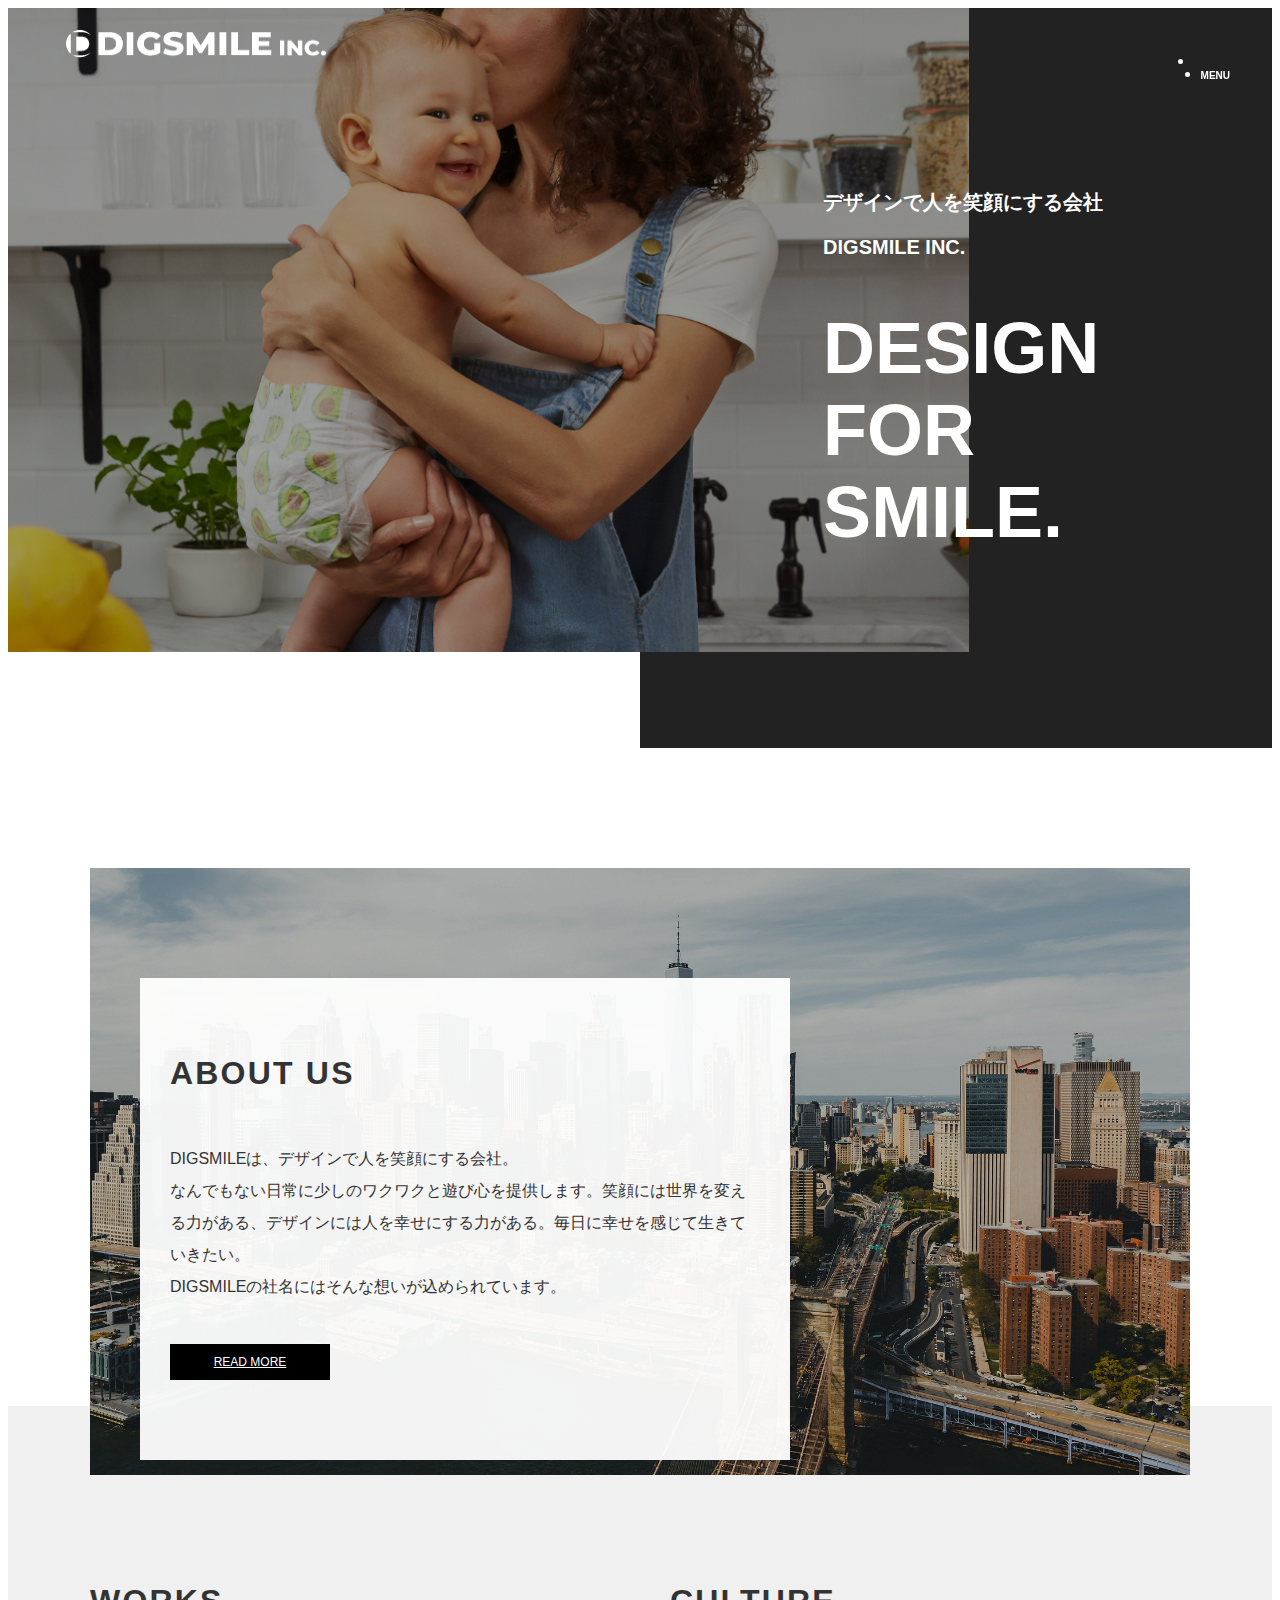
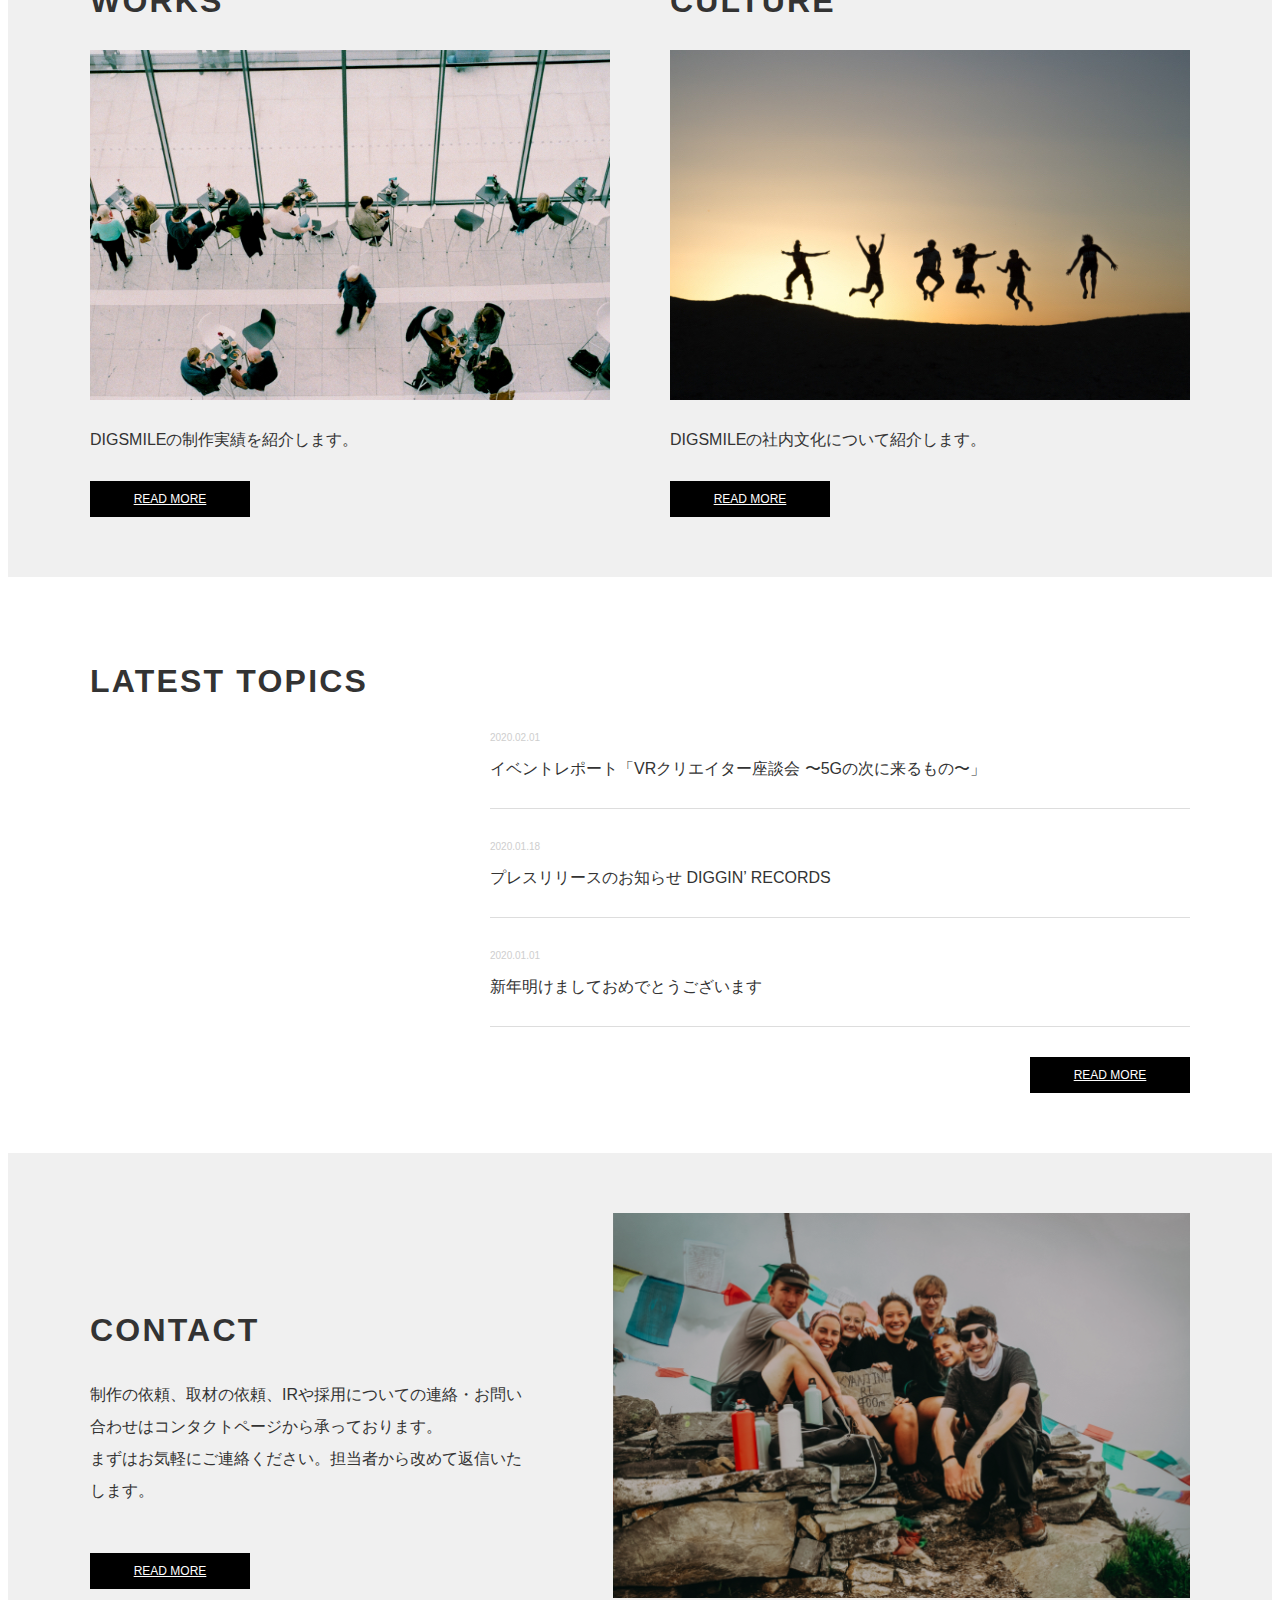
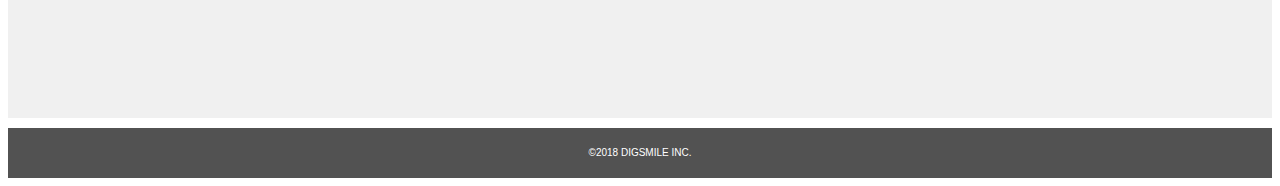
==== index.html @ d3b20bd1 "タブレット版完成" ====
<!DOCTYPE html>
<html>
  <head>
    <meta charset="utf-8">
    <meta name="description" content="">
    <meta name="author" content="エイトデザイン">
    <meta name="viewport" content="width=device-width, initial-scale=1.0">
    <title>クリスタLP_エイトコーディング</title>
    <link rel="stylesheet" href="css/destyle.css">
    <link rel="stylesheet" href="css/stylesheet.css">
    <link rel="stylesheet" href="css/responsive.css">
    <link rel="stylesheet" href="https://use.fontawesome.com/releases/v5.15.3/css/all.css" integrity="sha384-SZXxX4whJ79/gErwcOYf+zWLeJdY/qpuqC4cAa9rOGUstPomtqpuNWT9wdPEn2fk" crossorigin="anonymous">
    <script src="js/jquery-3.6.0.min.js"></script>
  </head>

  <body>

    <!-- ■ヘッダー -->
    <header>
      <!-- ロゴ -->
      <img src="images/site-logo.png" alt="" class="headLogo">

      <!-- ハンバーガーメニュー -->
      <div class="menu">
        <ul>
          <li class="menuBar">
            <i class="fas fa-bars"></i>
          </li>
          <li>
            <h4>MENU</h4>
          </li>
          
        </ul>
      </div>

    </header>

    <!-- ■FV -->
    <section class="sec01">

      <!-- FVメインイメージ -->
      <div class="boxbackground">

        <div class="fv_text">
          <p>デザインで人を笑顔にする会社</p>
          <p>DIGSMILE INC.</p>
          <h1>DESIGN<br> FOR<br> SMILE.</h1>
        </div>

      </div>
    </section>

    <!-- ■About Us -->
    <section class="sec02">
      <div class="container">

        <div class="about_boxImage">

          <div class="aboutText_wrapper">
            <h2 class="subTitle">ABOUT US</h2>
            <p>DIGSMILEは、デザインで人を笑顔にする会社。<br>
              なんでもない日常に少しのワクワクと遊び心を提供します。笑顔には世界を変える力がある、デザインには人を幸せにする力がある。毎日に幸せを感じて生きていきたい。<br>
              DIGSMILEの社名にはそんな想いが込められています。</p>
            <a href="" class="readmoreBtn">READ MORE</a>
          </div>
  
        </div>
        
      </div><!-- container-end -->
    </section>

    <!-- ■works -->
    <section class="sec03">
      <div class="container">

        <div class="imageBords">

          <div class="imageBord">
            <h2 class="subTitle">WORKS</h2>
            <div class="imageBox worksImage"></div>
            <p>DIGSMILEの制作実績を紹介します。</p>
            <a href="" class="readmoreBtn">READ MORE</a>
          </div>
          
          <div class="imageBord">
            <h2 class="subTitle">CULTURE</h2>
            <div class="imageBox cultureImage"></div>
            <p>DIGSMILEの社内文化について紹介します。</p>
            <a href="" class="readmoreBtn">READ MORE</a>
          </div>

        </div><!-- imageBords-end -->

      </div><!-- container-end -->
    </section>

    <!-- ■LATEST TOPICS -->
    <section class="sec04">
      <div class="container">

        <h2 class="subTitle">LATEST TOPICS</h2>

        <div class="topicsList">

          <div class="topics">
            <p class="topicsDate">2020.02.01</p>
            <p >イベントレポート「VRクリエイター座談会 〜5Gの次に来るもの〜」</p>
          </div>

          <div class="topics">
            <p class="topicsDate">2020.01.18</p>
            <p >プレスリリースのお知らせ DIGGIN’ RECORDS</p>
          </div>

          <div class="topics">
            <p class="topicsDate">2020.01.01</p>
            <p >新年明けましておめでとうございます</p>
          </div>

        </div>

        <div class="positionRight">
          <a href="" class="readmoreBtn">READ MORE</a>
        </div>

      </div><!-- container-end -->
    </section>

    <!-- ■CONTACT -->
    <section class="sec05 bgGray">
      <div class="container">

        <div class="contact_wrapper">

          <!-- テキスト -->
          <div class="contactText_wrapper">
            <h2 class="subTitle">CONTACT</h2>
            <p>制作の依頼、取材の依頼、IRや採用についての連絡・お問い合わせはコンタクトページから承っております。<br>
              まずはお気軽にご連絡ください。担当者から改めて返信いたします。</p>
  
            <a href="" class="readmoreBtn">READ MORE</a>
          </div>
  
          <!-- 画像 -->
          <div class="contactImage"></div>

        </div>

      </div><!-- container-end -->

    </section>

    <!-- ■フッター -->
    <footer>
      <p>©2018 DIGSMILE INC.</p>
    </footer>

    <script src="https://code.jquery.com/jquery-3.6.0.min.js" integrity="sha256-/xUj+3OJU5yExlq6GSYGSHk7tPXikynS7ogEvDej/m4=" crossorigin="anonymous"></script>
    <script>
      // $(function(){
      //   // メニュー上からスライド
      //   $("#drawer_toggle").click(function(){

      //     // ハンバーガーアイコン⇔バツアイコンの切り替え
      //     if($(this).hasClass("fas fa-bars")){
      //       $(this).removeClass("fas fa-bars");
      //       $(this).toggleClass("fas fa-times");

      //     }else{
      //       $(this).removeClass("fas fa-times");
      //       $(this).toggleClass("fas fa-bars");
            
      //     }

      //     // 上からスライド
      //     $("#global_nav").slideToggle();
      //   });
        
      // });

      // リンクのスムーススクロール
      $(function(){
        // #で始まるリンクをクリックしたら実行されます
        $('a[href^="#"]').click(function() {
          // スクロールの速度
          let speed = 400; // ミリ秒で記述
          let href= $(this).attr("href");
          let target = $(href == "#" || href == "" ? 'html' : href);
          let position = target.offset().top;
          $('body,html').animate({scrollTop:position}, speed, 'swing');
          return false;
        });
      });
    </script>
    <script src="js/script.js"></script>

  </body>
</html>
---- css/stylesheet.css ----
@charset "UTF-8";
.tb_only {
  display: none;
}

.sp_only {
  display: none;
}

.pc_only {
  display: block;
}

body {
  font-family: Montserrat, "Noto Sans JP", sans-serif;
  text-align: center;
  color: #333333;
}

body p, body a {
  font-family: "Noto Sans JP", 游ゴシック体, sans-serif;
}

body .container {
  max-width: 1100px;
  margin: 0 auto;
}

.subTitle {
  font-size: 32px;
  letter-spacing: 2.2px;
}

.readmoreBtn {
  display: inline-block;
  width: 160px;
  height: 36px;
  line-height: 36px;
  text-align: center;
  background: black;
  color: white;
  font-size: 12px;
}

.bgGray {
  background-color: #F0F0F0;
}

header {
  position: fixed;
  top: 0px;
  z-index: 10;
  background-color: rgba(0, 0, 0, 0);
  color: #fff;
  line-height: 90px;
  height: 90px;
  width: 100%;
  display: -webkit-box;
  display: -ms-flexbox;
  display: flex;
  -webkit-box-pack: justify;
      -ms-flex-pack: justify;
          justify-content: space-between;
}

header img {
  width: 260px;
  height: 28.2px;
  margin-top: 30px;
  margin-left: 58px;
}

header .menu {
  margin-right: 58px;
  font-weight: bold;
}

header .menu ul {
  display: -webkit-box;
  display: -ms-flexbox;
  display: flex;
}

header .menu ul .menuBar {
  margin-right: 7px;
}

header .menu ul h4 {
  font-size: 10px;
}

.sec01 {
  height: 740px;
  position: relative;
}

.sec01::before {
  content: "";
  display: block;
  position: absolute;
  top: 0;
  right: 0;
  background-color: #222;
  width: 50%;
  height: 100%;
  z-index: -1;
}

.sec01 .boxbackground {
  position: relative;
  width: 76%;
  height: 87%;
  background-image: url("../images/kv-img.jpg");
  background-size: cover;
  background-position: center;
  z-index: 1;
}

.sec01 .boxbackground::before {
  content: "";
  position: absolute;
  width: 100%;
  height: 100%;
  background: rgba(0, 0, 0, 0.34);
  top: 0;
  left: 0;
}

.sec01 .fv_text {
  position: absolute;
  top: 161px;
  right: -14%;
  text-align: left;
  color: white;
  font-size: 20px;
  font-weight: bold;
  z-index: 1;
}

.sec01 .fv_text h1 {
  font-size: 72px;
}

.sec02 {
  margin-top: 120px;
}

.sec02 .container .about_boxImage {
  position: relative;
  height: 607px;
  width: 100%;
  background-image: url("../images/aboutusImage.jpg");
  background-size: cover;
  background-position: center;
}

.sec02 .container .about_boxImage::before {
  content: "";
  position: absolute;
  width: 100%;
  height: 100%;
  background: rgba(0, 0, 0, 0.27);
  top: 0;
  left: 0;
}

.sec02 .container .aboutText_wrapper {
  position: absolute;
  top: 110px;
  left: 50px;
  padding: 50px 30px;
  height: 63%;
  width: 590px;
  text-align: left;
  background: rgba(255, 255, 255, 0.95);
}

.sec02 .container .aboutText_wrapper h2 {
  padding-bottom: 25px;
}

.sec02 .container .aboutText_wrapper p {
  line-height: 2;
  font-size: 16px;
}

.sec02 .container .aboutText_wrapper .readmoreBtn {
  margin: 25px 0;
}

.sec03 {
  padding-top: 80px;
  padding-bottom: 60px;
  position: relative;
}

.sec03 .container .imageBords {
  display: -webkit-box;
  display: -ms-flexbox;
  display: flex;
}

.sec03 .container .imageBords .imageBord {
  text-align: left;
  width: 520px;
}

.sec03 .container .imageBords .imageBord h2 {
  line-height: 1.2;
  margin-bottom: 30px;
}

.sec03 .container .imageBords .imageBord .imageBox {
  background-size: cover;
  background-position: center;
  width: 100%;
  height: 350px;
}

.sec03 .container .imageBords .imageBord .worksImage {
  background-image: url("../images/worksImage.jpg");
}

.sec03 .container .imageBords .imageBord .cultureImage {
  background-image: url("../images/cultureImage.jpg");
}

.sec03 .container .imageBords .imageBord p {
  font-size: 16px;
  margin: 30px 0;
}

.sec03 .container .imageBords .imageBord .readmoreBtn {
  margin: 0;
}

.sec03 .container .imageBords .imageBord + .imageBord {
  margin-left: 60px;
}

.sec03::before {
  content: "";
  display: block;
  position: absolute;
  left: 0;
  bottom: 0;
  background-color: #F0F0F0;
  width: 100%;
  height: 771px;
  z-index: -1;
}

.sec04 .container {
  padding: 60px 0;
  margin: 0 auto;
  text-align: left;
}

.sec04 .container .topicsList {
  margin-left: 400px;
}

.sec04 .container .topicsList .topics {
  margin-top: 32px;
  padding-bottom: 12px;
  border-bottom: 1px solid #DDDDDD;
}

.sec04 .container .topicsList .topics .topicsDate {
  font-size: 10px;
  color: #CECECE;
  margin-bottom: 13px;
}

.sec04 .container .positionRight {
  text-align: right;
}

.sec04 .container .positionRight .readmoreBtn {
  margin-top: 30px;
}

.sec05 .container {
  padding: 60px 0 120px;
}

.sec05 .container .contact_wrapper {
  display: -webkit-box;
  display: -ms-flexbox;
  display: flex;
  -webkit-box-pack: justify;
      -ms-flex-pack: justify;
          justify-content: space-between;
}

.sec05 .container .contact_wrapper .contactText_wrapper {
  margin-top: 72px;
  margin-right: 80px;
  text-align: left;
}

.sec05 .container .contact_wrapper .contactText_wrapper .subTitle {
  margin-bottom: 30px;
}

.sec05 .container .contact_wrapper .contactText_wrapper p {
  line-height: 2;
}

.sec05 .container .contact_wrapper .contactText_wrapper .readmoreBtn {
  margin-top: 30px;
}

.sec05 .container .contact_wrapper .contactImage {
  position: relative;
  width: 93%;
  padding-top: 35%;
  background-image: url("../images/contactImage.jpg");
  background-size: cover;
  background-position: top;
}

.sec05 .container .contact_wrapper .contactImage::before {
  content: "";
  position: absolute;
  width: 100%;
  height: 100%;
  background: rgba(0, 0, 0, 0.26);
  top: 0;
  left: 0;
}

footer {
  background-color: #525252;
  color: #fff;
  height: 50px;
  line-height: 50px;
  font-size: 10px;
}
/*# sourceMappingURL=stylesheet.css.map */
---- css/responsive.css ----
@media (max-width: 768px) {
  .tb_only {
    display: block;
  }
  .sp_only {
    display: none;
  }
  .pc_only {
    display: none;
  }
  header img {
    width: 189px;
    height: 20.6px;
    margin-top: 33px;
    margin-left: 30px;
  }
  .sec01 {
    height: 1024px;
  }
  .sec01::before {
    width: 73%;
  }
  .sec01 .boxbackground {
    width: 78%;
  }
  .sec01 .fv_text {
    top: 330px;
    right: -14%;
    font-size: 16px;
  }
  .sec01 .fv_text h1 {
    font-size: 56px;
  }
  .sec02 .container .about_boxImage {
    height: 479px;
    width: 100%;
  }
  .sec02 .container .aboutText_wrapper {
    top: auto;
    left: auto;
    margin: 7% 10%;
    padding: auto;
    height: 74%;
    width: 80%;
  }
  .sec02 .container .aboutText_wrapper h2 {
    padding-bottom: 25px;
  }
  .sec02 .container .aboutText_wrapper p {
    line-height: 2;
    font-size: 16px;
  }
  .sec02 .container .aboutText_wrapper .readmoreBtn {
    margin: 25px 0;
  }
  .sec03 {
    padding-top: 80px;
    padding-bottom: 60px;
  }
  .sec03 .container .imageBords {
    -webkit-box-orient: vertical;
    -webkit-box-direction: normal;
        -ms-flex-direction: column;
            flex-direction: column;
  }
  .sec03 .container .imageBords .imageBord {
    margin: 0 10%;
    width: 80%;
  }
  .sec03 .container .imageBords .imageBord .imageBox {
    height: 350px;
  }
  .sec03 .container .imageBords .imageBord .readmoreBtn {
    margin: 0;
  }
  .sec03 .container .imageBords .imageBord + .imageBord {
    margin-left: 10%;
    margin-top: 80px;
  }
  .sec03::before {
    height: 100%;
  }
  .sec04 .container {
    padding: 40px 0;
    margin: 0 10%;
  }
  .sec04 .container .topicsList {
    margin-left: 0;
  }
  .sec04 .container .positionRight {
    text-align: left;
  }
  .sec05 .container {
    padding: 40px 10% 80px;
  }
  .sec05 .container .contact_wrapper {
    -webkit-box-orient: vertical;
    -webkit-box-direction: reverse;
        -ms-flex-direction: column-reverse;
            flex-direction: column-reverse;
  }
  .sec05 .container .contact_wrapper .contactText_wrapper {
    margin-top: 30px;
    margin-right: 80px;
    text-align: left;
  }
  .sec05 .container .contact_wrapper .contactText_wrapper .subTitle {
    margin-bottom: 30px;
  }
  .sec05 .container .contact_wrapper .contactText_wrapper p {
    line-height: 2;
  }
  .sec05 .container .contact_wrapper .contactText_wrapper .readmoreBtn {
    margin-top: 30px;
  }
  .sec05 .container .contact_wrapper .contactImage {
    width: 84%;
    height: 390px;
  }
}

@media (max-width: 375px) {
  .sp_only {
    display: block;
  }
  .pc_only {
    display: none;
  }
  body h1 {
    font-size: 110px;
  }
  body h2 {
    font-size: 35px;
  }
  body h3 {
    font-size: 20px;
  }
  body p {
    font-size: 10px;
  }
  body .container {
    max-width: 740px;
    min-width: 340px;
  }
}
/*# sourceMappingURL=responsive.css.map */
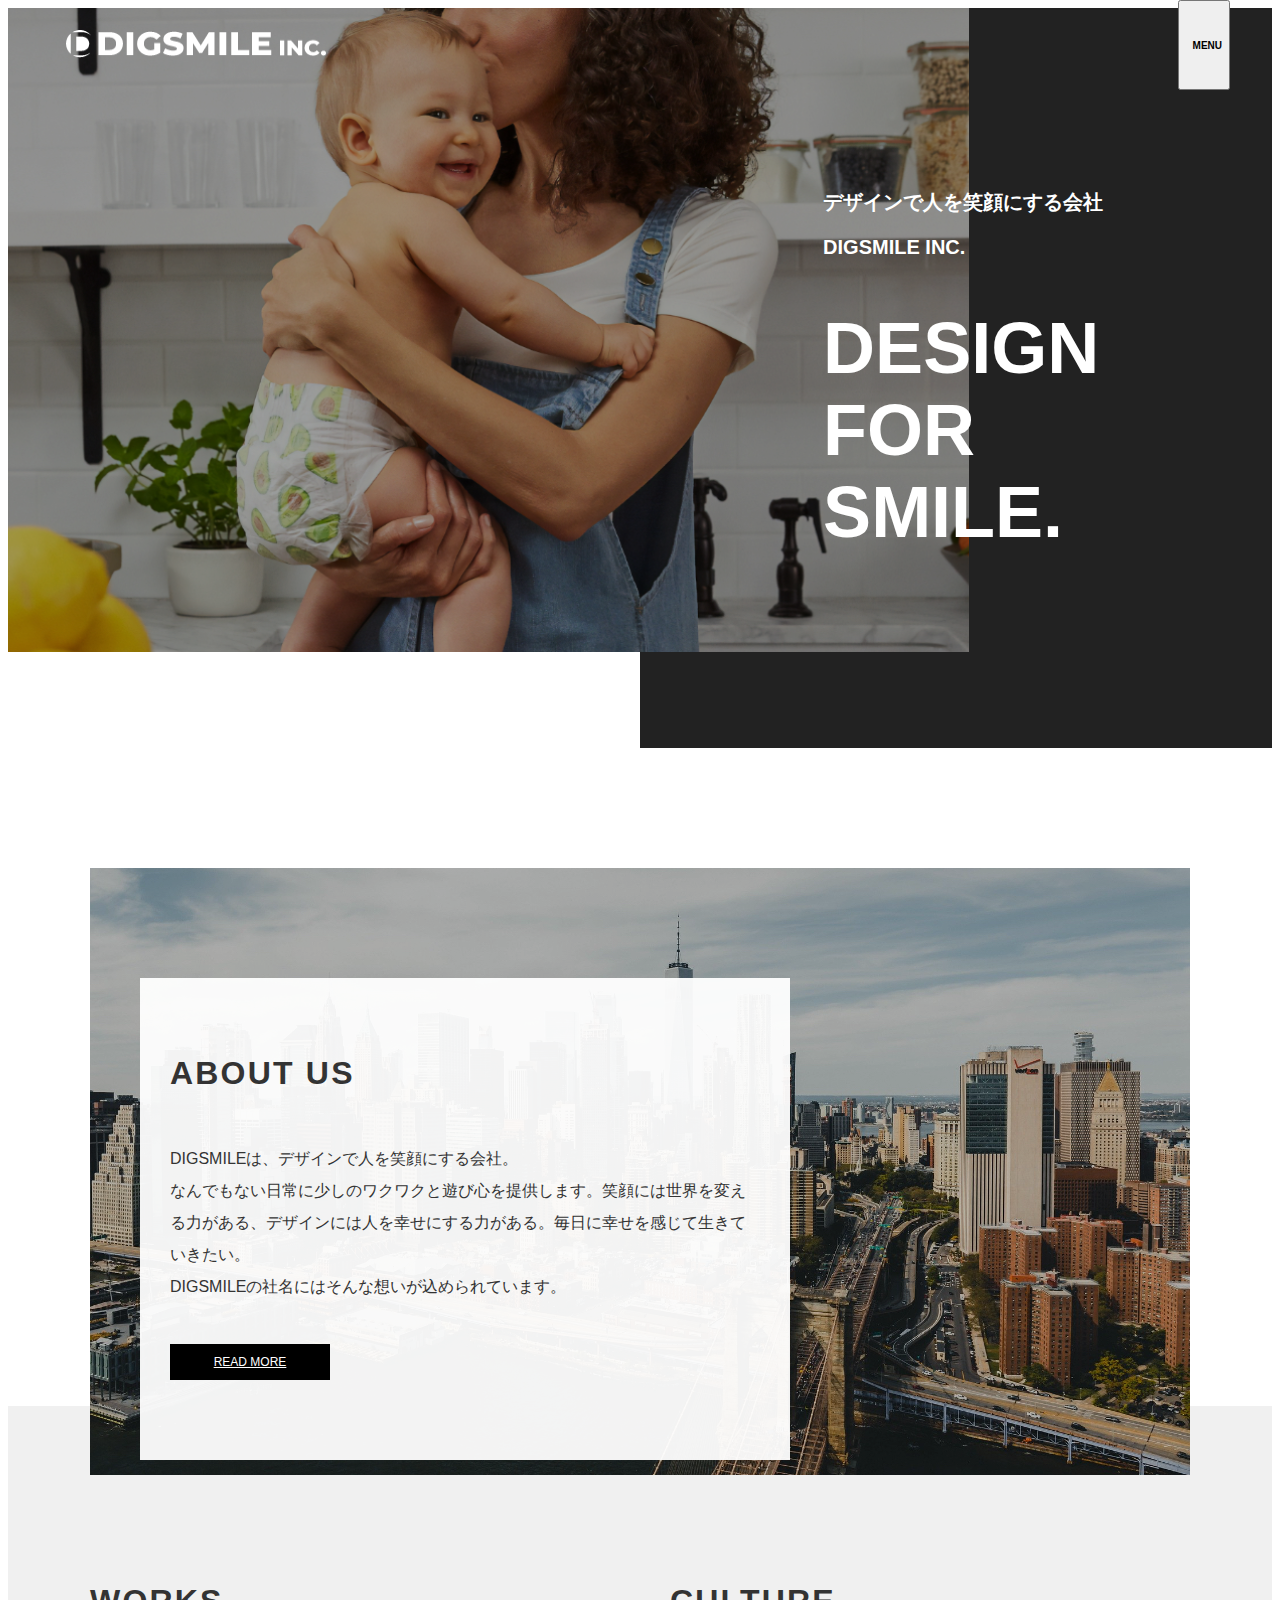
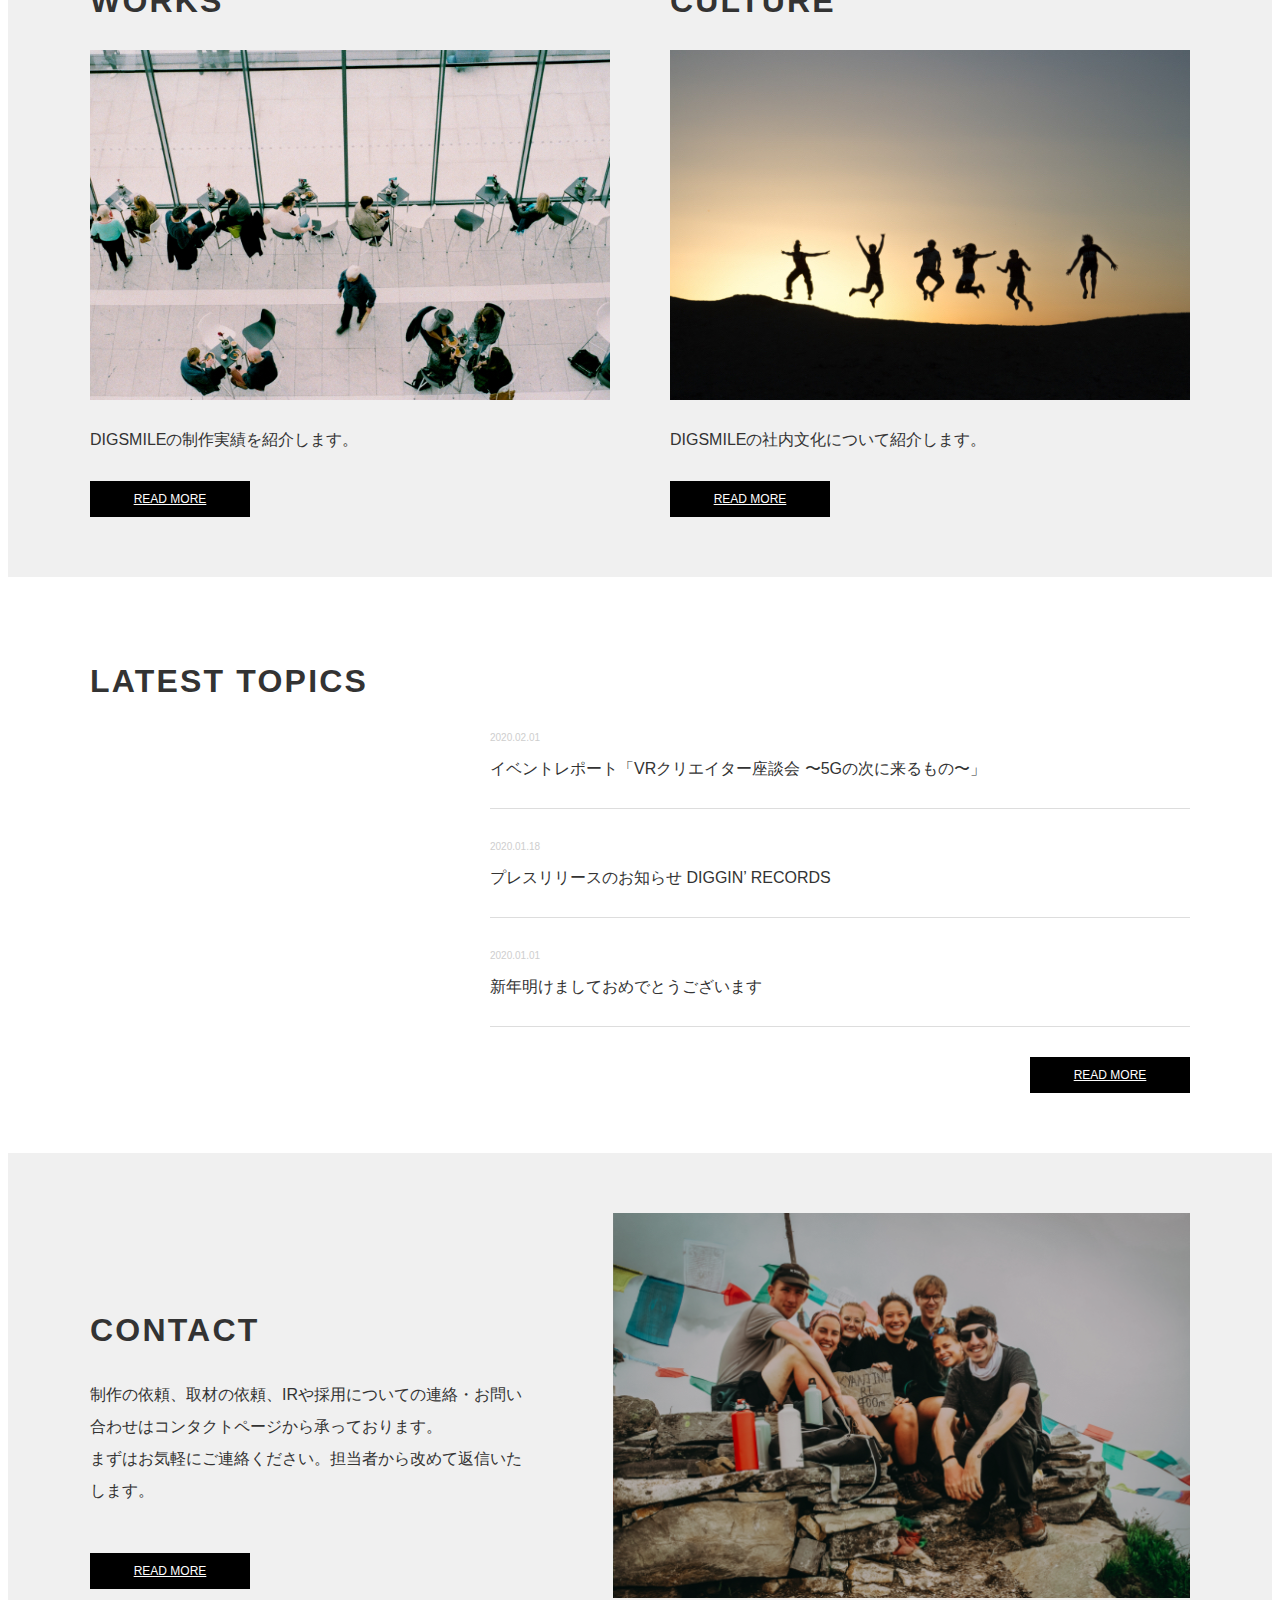
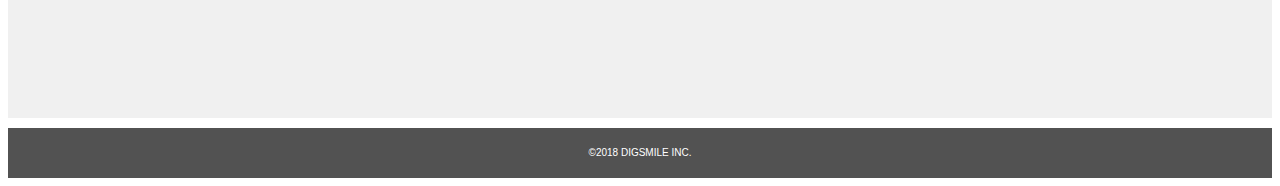
==== commit 6a82d21d: "PC版〜スマホ版まで仮完成" ====
--- a/index.html
+++ b/index.html
@@ -21,18 +21,22 @@
       <img src="images/site-logo.png" alt="" class="headLogo">
 
       <!-- ハンバーガーメニュー -->
-      <div class="menu">
-        <ul>
-          <li class="menuBar">
-            <i class="fas fa-bars"></i>
-          </li>
-          <li>
-            <h4>MENU</h4>
-          </li>
-          
-        </ul>
-      </div>
-
+      <button class="menu" id="menu">
+        <h4><i class="menuBar fas fa-bars"></i>MENU</h4>
+      </button>
+
+      <!-- ナビゲーションメニュー -->
+      <nav class="nav_menu">
+        <img src="images/navLogo.png" alt="ロゴ">
+        <a href="#aboutus">ABOUT US</a>
+        <a href="#works">WORKS</a>
+        <a href="#culture">CULTURE</a>
+        <a href="#topics">TOPICS</a>
+        <a href="#contact">CONTACT</a>
+      </nav>
+
+      <!-- 背景マスク要素 -->
+      <span class="burger-musk"></span>
     </header>
 
     <!-- ■FV -->
@@ -51,7 +55,7 @@
     </section>
 
     <!-- ■About Us -->
-    <section class="sec02">
+    <section class="sec02" id="aboutus">
       <div class="container">
 
         <div class="about_boxImage">
@@ -75,14 +79,14 @@
 
         <div class="imageBords">
 
-          <div class="imageBord">
+          <div class="imageBord" id="works">
             <h2 class="subTitle">WORKS</h2>
             <div class="imageBox worksImage"></div>
             <p>DIGSMILEの制作実績を紹介します。</p>
             <a href="" class="readmoreBtn">READ MORE</a>
           </div>
           
-          <div class="imageBord">
+          <div class="imageBord" id="culture">
             <h2 class="subTitle">CULTURE</h2>
             <div class="imageBox cultureImage"></div>
             <p>DIGSMILEの社内文化について紹介します。</p>
@@ -95,7 +99,7 @@
     </section>
 
     <!-- ■LATEST TOPICS -->
-    <section class="sec04">
+    <section class="sec04" id="topics">
       <div class="container">
 
         <h2 class="subTitle">LATEST TOPICS</h2>
@@ -127,7 +131,7 @@
     </section>
 
     <!-- ■CONTACT -->
-    <section class="sec05 bgGray">
+    <section class="sec05 bgGray" id="contact">
       <div class="container">
 
         <div class="contact_wrapper">
@@ -157,26 +161,33 @@
 
     <script src="https://code.jquery.com/jquery-3.6.0.min.js" integrity="sha256-/xUj+3OJU5yExlq6GSYGSHk7tPXikynS7ogEvDej/m4=" crossorigin="anonymous"></script>
     <script>
-      // $(function(){
-      //   // メニュー上からスライド
-      //   $("#drawer_toggle").click(function(){
-
-      //     // ハンバーガーアイコン⇔バツアイコンの切り替え
-      //     if($(this).hasClass("fas fa-bars")){
-      //       $(this).removeClass("fas fa-bars");
-      //       $(this).toggleClass("fas fa-times");
-
-      //     }else{
-      //       $(this).removeClass("fas fa-times");
-      //       $(this).toggleClass("fas fa-bars");
-            
-      //     }
-
-      //     // 上からスライド
-      //     $("#global_nav").slideToggle();
-      //   });
-        
-      // });
+      $(function(){
+
+        // ハンバーガーメニューボタン押下イベント
+        $("#menu").click(function(){
+          var menuBar = $(this).find(".menuBar");
+
+          // ハンバーガーアイコン⇔バツアイコンの切り替え
+          if(menuBar.hasClass("fa-bars")){
+            menuBar.removeClass("fa-bars");
+            menuBar.toggleClass("fa-times");
+
+          }else{
+            menuBar.removeClass("fa-times");
+            menuBar.toggleClass("fa-bars");
+          }
+
+          //ナビゲーションが開くCSS適用
+          $('.nav_menu').toggleClass('open'); 
+
+          //ハンバーガーメニューを開いたときにスクロールしない
+          $('body').toggleClass('noscroll'); 
+
+          //ナビゲーション以外の背景をマスク
+          $('.burger-musk').fadeToggle(300); 
+          
+        });
+      });
 
       // リンクのスムーススクロール
       $(function(){
--- a/css/stylesheet.css
+++ b/css/stylesheet.css
@@ -19,6 +19,10 @@
 
 body p, body a {
   font-family: "Noto Sans JP", 游ゴシック体, sans-serif;
+}
+
+body .nav_menu > a {
+  font-family: Montserrat, "Noto Sans JP", sans-serif;
 }
 
 body .container {
@@ -46,6 +50,31 @@
   background-color: #F0F0F0;
 }
 
+body.noscroll {
+  overflow: hidden;
+}
+
+.nav_menu.open {
+  -webkit-transform: translateX(0);
+          transform: translateX(0);
+  opacity: 1;
+  -webkit-transition: opacity .3s,-webkit-transform .3s;
+  transition: opacity .3s,-webkit-transform .3s;
+  transition: transform .3s,opacity .3s;
+  transition: transform .3s,opacity .3s,-webkit-transform .3s;
+}
+
+.burger-musk {
+  display: none;
+  height: 100vh;
+  width: 100vw;
+  position: fixed;
+  top: 0;
+  left: 0;
+  background-color: rgba(0, 0, 0, 0.5);
+  z-index: 1;
+}
+
 header {
   position: fixed;
   top: 0px;
@@ -63,7 +92,7 @@
           justify-content: space-between;
 }
 
-header img {
+header .headLogo {
   width: 260px;
   height: 28.2px;
   margin-top: 30px;
@@ -71,22 +100,60 @@
 }
 
 header .menu {
+  z-index: 10;
   margin-right: 58px;
   font-weight: bold;
 }
 
-header .menu ul {
+header .menu h4 {
+  font-size: 10px;
+}
+
+header .menu h4 .menuBar {
+  margin-right: 7px;
+}
+
+header .nav_menu {
+  position: fixed;
+  top: 0;
+  right: 0;
+  z-index: 2;
+  -webkit-transform: translateX(100%);
+          transform: translateX(100%);
+  opacity: 0;
+  -webkit-transition: opacity .3s,-webkit-transform .3s;
+  transition: opacity .3s,-webkit-transform .3s;
+  transition: transform .3s,opacity .3s;
+  transition: transform .3s,opacity .3s,-webkit-transform .3s;
+  background-color: rgba(0, 0, 0, 0.7);
+  width: 520px;
+  height: 100%;
+  padding-top: 180px;
   display: -webkit-box;
   display: -ms-flexbox;
   display: flex;
-}
-
-header .menu ul .menuBar {
-  margin-right: 7px;
-}
-
-header .menu ul h4 {
-  font-size: 10px;
+  -webkit-box-orient: vertical;
+  -webkit-box-direction: normal;
+      -ms-flex-direction: column;
+          flex-direction: column;
+  -webkit-box-align: center;
+      -ms-flex-align: center;
+          align-items: center;
+  -webkit-box-pack: start;
+      -ms-flex-pack: start;
+          justify-content: flex-start;
+  margin: 0 auto;
+}
+
+header .nav_menu img {
+  width: 42px;
+  height: auto;
+}
+
+header .nav_menu a {
+  line-height: 55px;
+  font-size: 20px;
+  letter-spacing: 1.3px;
 }
 
 .sec01 {
--- a/css/responsive.css
+++ b/css/responsive.css
@@ -8,7 +8,7 @@
   .pc_only {
     display: none;
   }
-  header img {
+  header .headLogo {
     width: 189px;
     height: 20.6px;
     margin-top: 33px;
@@ -120,27 +120,125 @@
 }
 
 @media (max-width: 375px) {
+  .tb_only {
+    display: none;
+  }
   .sp_only {
     display: block;
   }
   .pc_only {
     display: none;
   }
-  body h1 {
-    font-size: 110px;
-  }
-  body h2 {
-    font-size: 35px;
-  }
-  body h3 {
-    font-size: 20px;
-  }
-  body p {
-    font-size: 10px;
-  }
-  body .container {
-    max-width: 740px;
-    min-width: 340px;
+  .subTitle {
+    font-size: 28px;
+    letter-spacing: 2.2px;
+  }
+  .readmoreBtn {
+    width: 160px;
+    height: 36px;
+    line-height: 36px;
+    font-size: 12px;
+  }
+  header {
+    line-height: 60px;
+    height: 60px;
+  }
+  header .headLogo {
+    width: 189px;
+    height: 20.6px;
+    margin-top: 19.8px;
+    margin-left: 15px;
+  }
+  header .menu {
+    margin-right: 15px;
+  }
+  .sec01 {
+    height: 667px;
+  }
+  .sec01::before {
+    width: 73%;
+  }
+  .sec01 .boxbackground {
+    width: 75%;
+    height: 87%;
+  }
+  .sec01 .fv_text {
+    top: 178px;
+    right: -21%;
+    font-size: 16px;
+  }
+  .sec01 .fv_text h1 {
+    font-size: 56px;
+  }
+  .sec02 {
+    margin-top: 78px;
+  }
+  .sec02 .container .about_boxImage {
+    height: 541px;
+    width: 100%;
+  }
+  .sec02 .container .aboutText_wrapper {
+    margin: 13% 3%;
+    padding: 50px 15px 50px 30px;
+    height: auto;
+    width: 94%;
+  }
+  .sec02 .container .aboutText_wrapper h2 {
+    padding-bottom: 25px;
+  }
+  .sec02 .container .aboutText_wrapper p {
+    font-size: 14px;
+  }
+  .sec02 .container .aboutText_wrapper .readmoreBtn {
+    margin: 0;
+    margin-top: 25px;
+  }
+  .sec03 {
+    padding-top: 40px;
+    padding-bottom: 0;
+  }
+  .sec03 .container .imageBords .imageBord {
+    padding-bottom: 40px;
+    margin: 0 3%;
+    width: 94%;
+  }
+  .sec03 .container .imageBords .imageBord .imageBox {
+    height: 0;
+    padding-top: 65%;
+  }
+  .sec03 .container .imageBords .imageBord .readmoreBtn {
+    margin: 0;
+  }
+  .sec03 .container .imageBords .imageBord + .imageBord {
+    margin-left: 3%;
+    margin-top: 0;
+  }
+  .sec04 .container {
+    margin: 0 3%;
+  }
+  .sec04 .container .topicsList {
+    margin-top: 32px;
+  }
+  .sec04 .container .topicsList .topics {
+    margin-top: 0;
+    margin-bottom: 24px;
+  }
+  .sec04 .container .topicsList .topics p {
+    font-size: 12px;
+  }
+  .sec04 .container .positionRight .readmoreBtn {
+    margin-top: 6px;
+  }
+  .sec05 .container {
+    padding: 40px 3% 40px;
+  }
+  .sec05 .container .contact_wrapper .contactText_wrapper {
+    margin-right: 0;
+  }
+  .sec05 .container .contact_wrapper .contactImage {
+    width: 100%;
+    height: 0;
+    padding-top: 67%;
   }
 }
 /*# sourceMappingURL=responsive.css.map */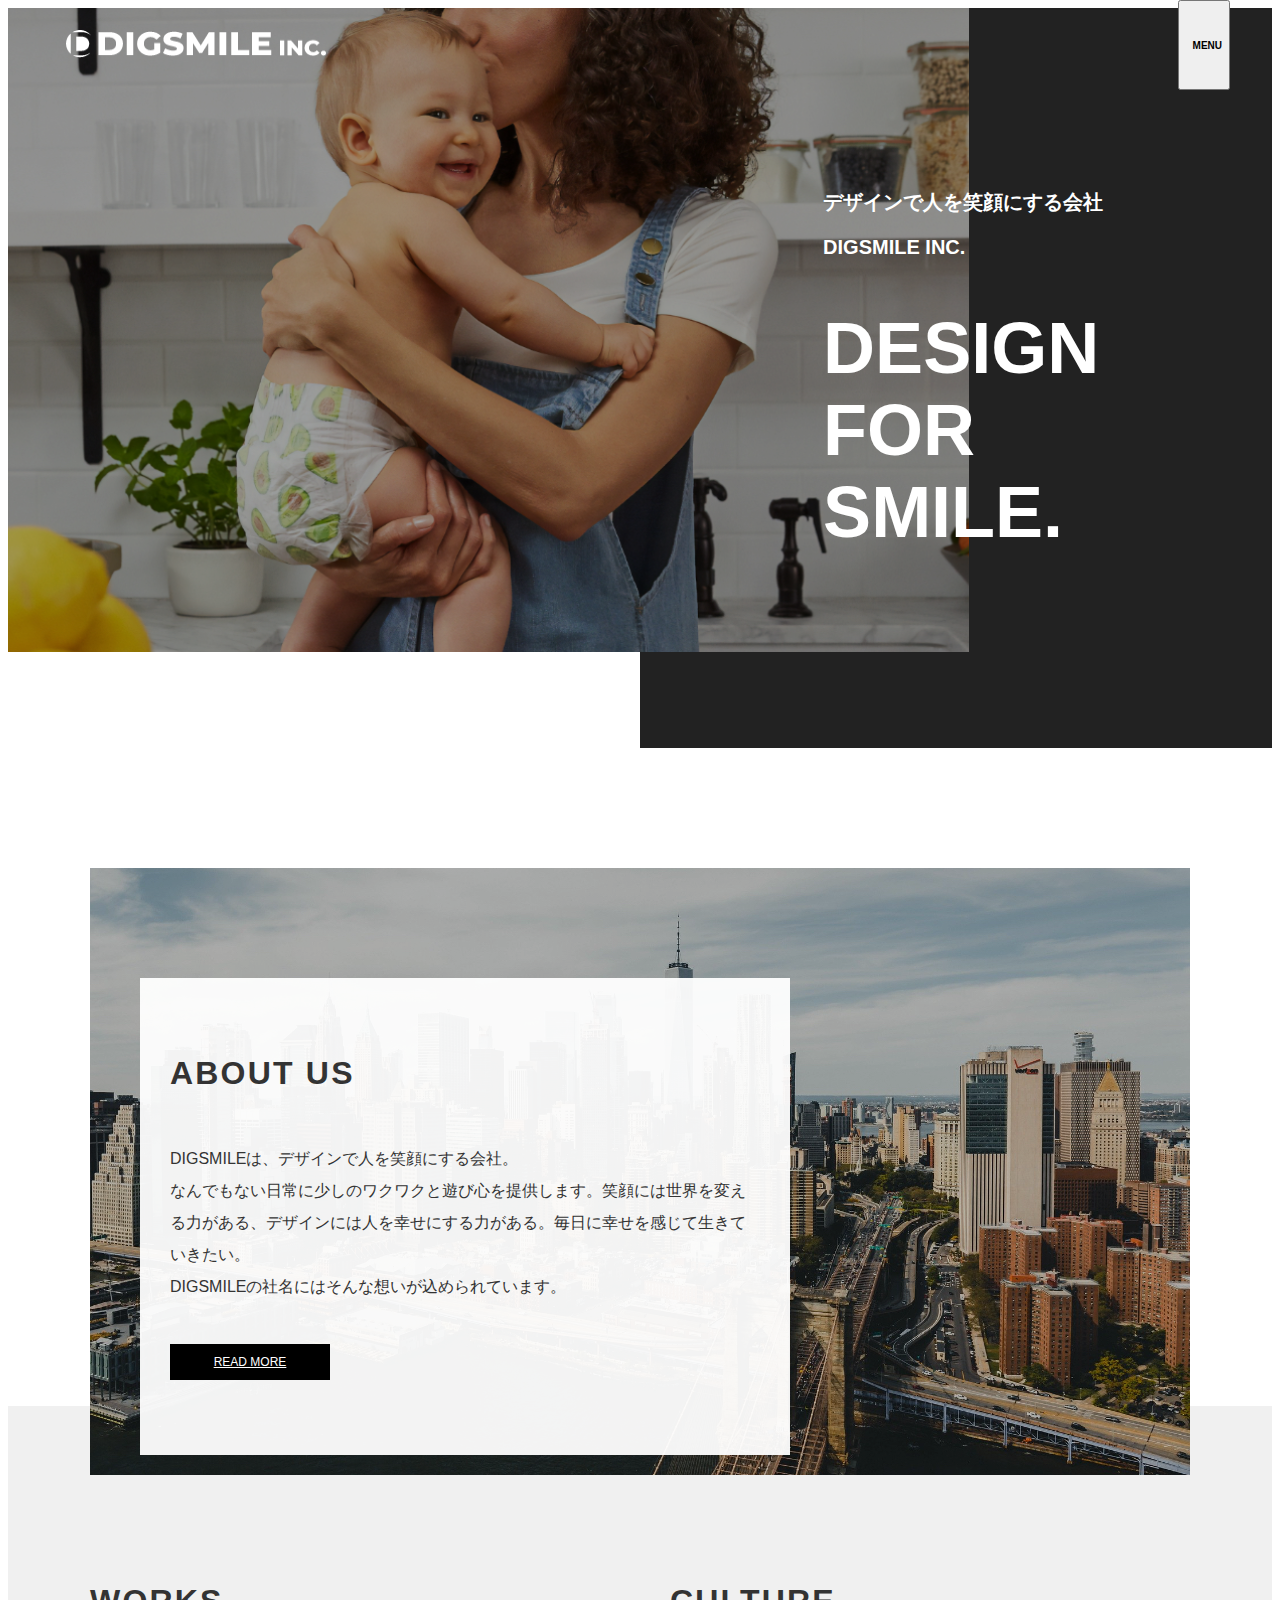
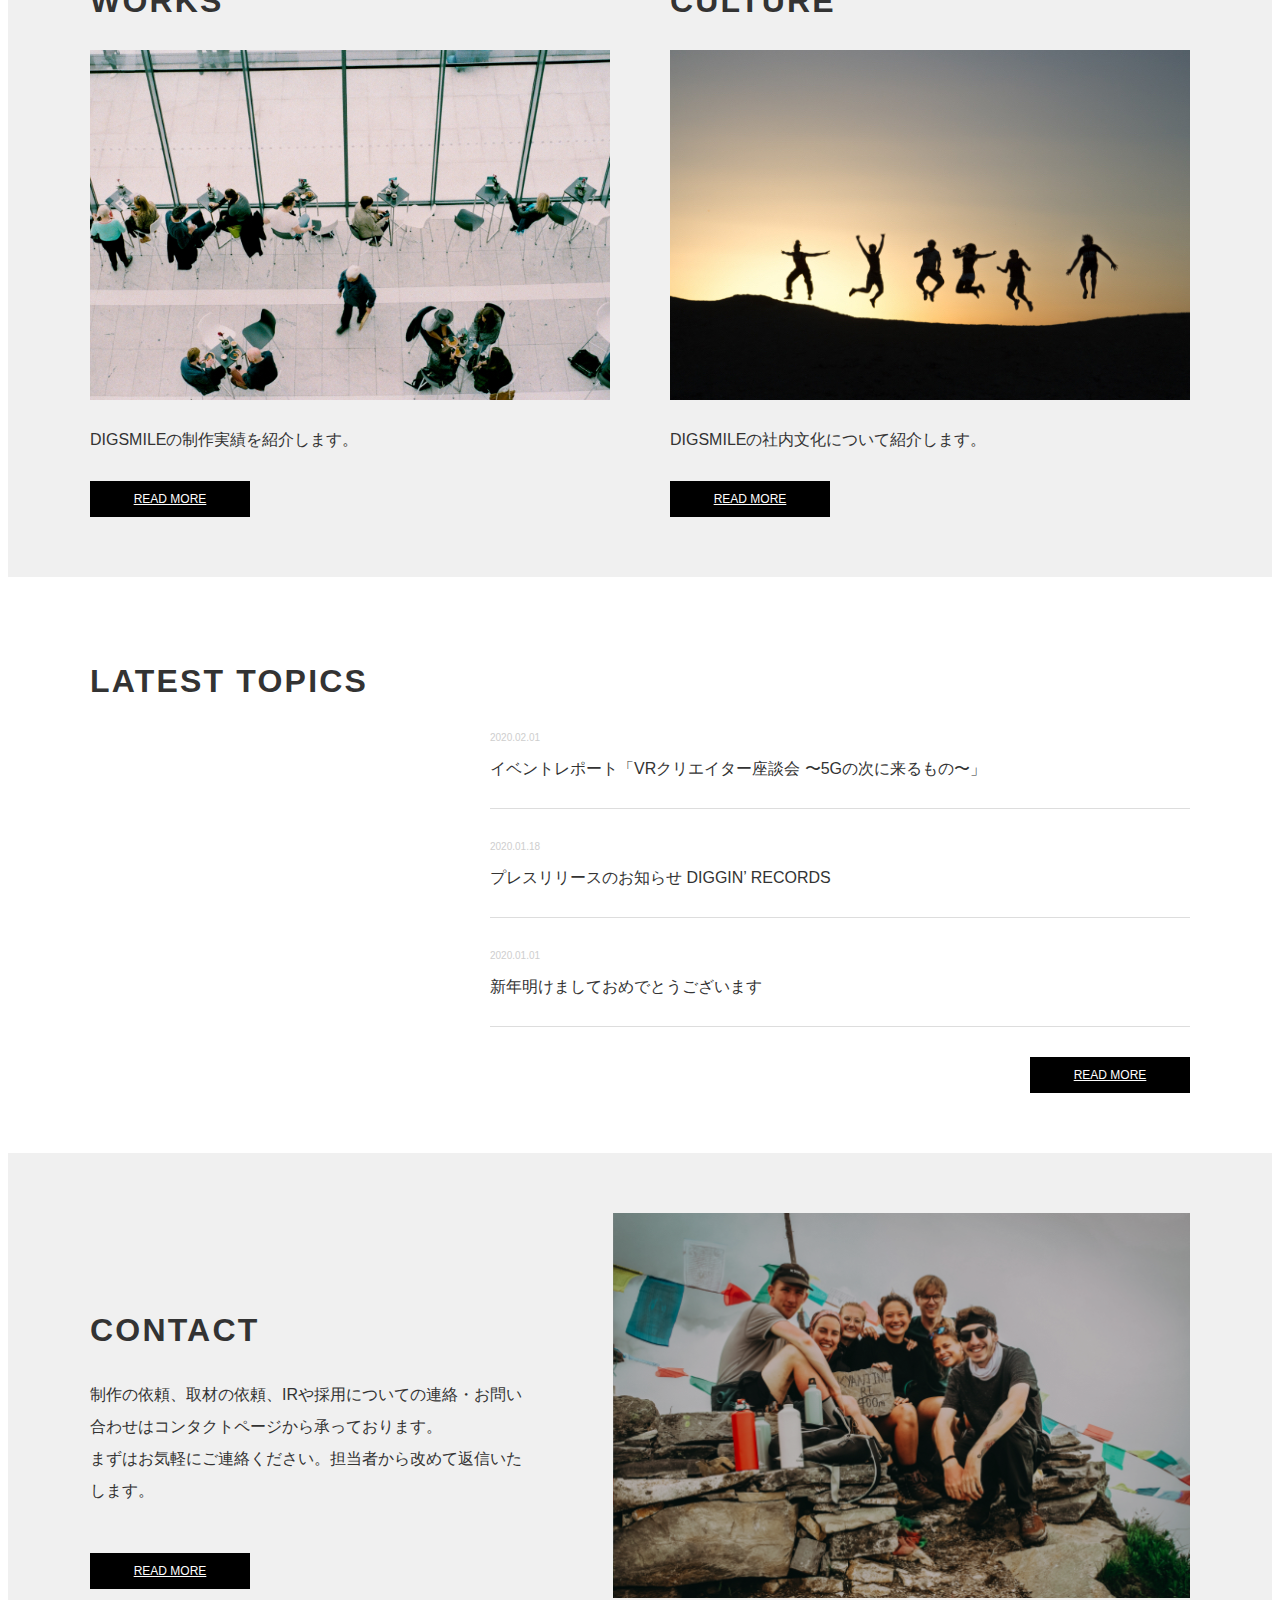
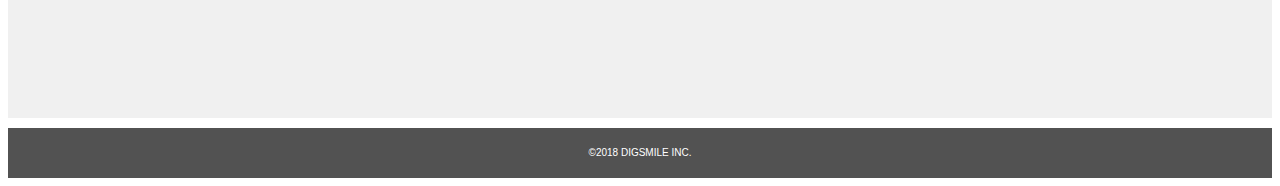
==== commit a59a8553: "about usページPC版からスマホ版まで作成 ・scriptを外ファイルに移動" ====
--- a/index.html
+++ b/index.html
@@ -5,12 +5,11 @@
     <meta name="description" content="">
     <meta name="author" content="エイトデザイン">
     <meta name="viewport" content="width=device-width, initial-scale=1.0">
-    <title>クリスタLP_エイトコーディング</title>
+    <title>クリスタLP_byエイトコーディング</title>
     <link rel="stylesheet" href="css/destyle.css">
     <link rel="stylesheet" href="css/stylesheet.css">
     <link rel="stylesheet" href="css/responsive.css">
     <link rel="stylesheet" href="https://use.fontawesome.com/releases/v5.15.3/css/all.css" integrity="sha384-SZXxX4whJ79/gErwcOYf+zWLeJdY/qpuqC4cAa9rOGUstPomtqpuNWT9wdPEn2fk" crossorigin="anonymous">
-    <script src="js/jquery-3.6.0.min.js"></script>
   </head>
 
   <body>
@@ -65,7 +64,7 @@
             <p>DIGSMILEは、デザインで人を笑顔にする会社。<br>
               なんでもない日常に少しのワクワクと遊び心を提供します。笑顔には世界を変える力がある、デザインには人を幸せにする力がある。毎日に幸せを感じて生きていきたい。<br>
               DIGSMILEの社名にはそんな想いが込められています。</p>
-            <a href="" class="readmoreBtn">READ MORE</a>
+            <a href="/about/index.html" class="readmoreBtn">READ MORE</a>
           </div>
   
         </div>
@@ -160,49 +159,6 @@
     </footer>
 
     <script src="https://code.jquery.com/jquery-3.6.0.min.js" integrity="sha256-/xUj+3OJU5yExlq6GSYGSHk7tPXikynS7ogEvDej/m4=" crossorigin="anonymous"></script>
-    <script>
-      $(function(){
-
-        // ハンバーガーメニューボタン押下イベント
-        $("#menu").click(function(){
-          var menuBar = $(this).find(".menuBar");
-
-          // ハンバーガーアイコン⇔バツアイコンの切り替え
-          if(menuBar.hasClass("fa-bars")){
-            menuBar.removeClass("fa-bars");
-            menuBar.toggleClass("fa-times");
-
-          }else{
-            menuBar.removeClass("fa-times");
-            menuBar.toggleClass("fa-bars");
-          }
-
-          //ナビゲーションが開くCSS適用
-          $('.nav_menu').toggleClass('open'); 
-
-          //ハンバーガーメニューを開いたときにスクロールしない
-          $('body').toggleClass('noscroll'); 
-
-          //ナビゲーション以外の背景をマスク
-          $('.burger-musk').fadeToggle(300); 
-          
-        });
-      });
-
-      // リンクのスムーススクロール
-      $(function(){
-        // #で始まるリンクをクリックしたら実行されます
-        $('a[href^="#"]').click(function() {
-          // スクロールの速度
-          let speed = 400; // ミリ秒で記述
-          let href= $(this).attr("href");
-          let target = $(href == "#" || href == "" ? 'html' : href);
-          let position = target.offset().top;
-          $('body,html').animate({scrollTop:position}, speed, 'swing');
-          return false;
-        });
-      });
-    </script>
     <script src="js/script.js"></script>
 
   </body>
--- a/css/stylesheet.css
+++ b/css/stylesheet.css
@@ -1,23 +1,11 @@
 @charset "UTF-8";
-.tb_only {
-  display: none;
-}
-
-.sp_only {
-  display: none;
-}
-
-.pc_only {
-  display: block;
-}
-
 body {
   font-family: Montserrat, "Noto Sans JP", sans-serif;
   text-align: center;
   color: #333333;
 }
 
-body p, body a {
+body p, body a, body td {
   font-family: "Noto Sans JP", 游ゴシック体, sans-serif;
 }
 
@@ -127,7 +115,7 @@
   transition: transform .3s,opacity .3s,-webkit-transform .3s;
   background-color: rgba(0, 0, 0, 0.7);
   width: 520px;
-  height: 100%;
+  height: 100vh;
   padding-top: 180px;
   display: -webkit-box;
   display: -ms-flexbox;
@@ -212,6 +200,11 @@
   margin-top: 120px;
 }
 
+.sec02 .container {
+  padding-left: 0;
+  padding-right: 0;
+}
+
 .sec02 .container .about_boxImage {
   position: relative;
   height: 607px;
@@ -236,7 +229,6 @@
   top: 110px;
   left: 50px;
   padding: 50px 30px;
-  height: 63%;
   width: 590px;
   text-align: left;
   background: rgba(255, 255, 255, 0.95);
@@ -317,8 +309,11 @@
   z-index: -1;
 }
 
+.sec04 {
+  padding: 60px 0;
+}
+
 .sec04 .container {
-  padding: 60px 0;
   margin: 0 auto;
   text-align: left;
 }
@@ -347,7 +342,7 @@
   margin-top: 30px;
 }
 
-.sec05 .container {
+.sec05 {
   padding: 60px 0 120px;
 }
 
@@ -404,4 +399,143 @@
   line-height: 50px;
   font-size: 10px;
 }
+
+.about_sec01 {
+  height: 464px;
+  position: relative;
+}
+
+.about_sec01::before {
+  content: "";
+  display: block;
+  position: absolute;
+  top: 0;
+  right: 0;
+  background-color: #222;
+  width: 54%;
+  height: 100%;
+  z-index: -1;
+}
+
+.about_sec01 .boxbackground {
+  position: relative;
+  width: 76%;
+  height: 87%;
+  background-image: url("../images/heading-img.jpg");
+  background-size: cover;
+  background-position: center;
+  z-index: 1;
+}
+
+.about_sec01 .fv_text {
+  position: absolute;
+  top: 161px;
+  right: -14%;
+  text-align: left;
+  color: white;
+  font-size: 20px;
+  font-weight: bold;
+  z-index: 1;
+}
+
+.about_sec01 .fv_text h1 {
+  font-size: 72px;
+}
+
+.about_sec02 .container {
+  padding: 120px 0 120px 140px;
+  text-align: left;
+}
+
+.about_sec02 .container .subTitle {
+  margin-bottom: 30px;
+}
+
+.about_sec02 .container h3 {
+  font-size: 24px;
+  font-weight: bold;
+  letter-spacing: 0.024em;
+  margin-bottom: 30px;
+}
+
+.about_sec02 .container p + p {
+  margin-top: 44px;
+}
+
+.about_sec03 {
+  margin-bottom: 120px;
+}
+
+.about_sec03 .container .messageImg {
+  position: relative;
+  height: 144px;
+}
+
+.about_sec03 .container .messageImg::before {
+  content: "";
+  background-image: url(../images/ceo-img.jpg);
+  background-position: center;
+  background-size: cover;
+  width: 38%;
+  padding-top: 25%;
+  position: absolute;
+  top: 0;
+  left: 0;
+  z-index: 1;
+}
+
+.about_sec03 .container .ceoMessageText_wrapper {
+  text-align: left;
+  padding: 120px 17% 90px;
+  margin-left: 30%;
+  width: 70%;
+}
+
+.about_sec03 .container .ceoMessageText_wrapper .subTitle {
+  margin-bottom: 30px;
+}
+
+.about_sec03 .container .ceoMessageText_wrapper p {
+  line-height: 2;
+}
+
+.about_sec03 .container .ceoMessageText_wrapper p + p {
+  margin-top: 44px;
+}
+
+.about_sec04 {
+  margin-bottom: 120px;
+}
+
+.about_sec04 .container {
+  text-align: left;
+}
+
+.about_sec04 .container .subTitle {
+  padding-bottom: 30px;
+  border-bottom: 1px solid #DDDDDD;
+}
+
+.about_sec04 .container .companyDetails {
+  margin-left: 37%;
+  margin-bottom: 40px;
+}
+
+.about_sec04 .container .companyDetails table {
+  width: 100%;
+}
+
+.about_sec04 .container .companyDetails table tr {
+  height: 56px;
+  line-height: 56px;
+  border-bottom: 1px solid #DDDDDD;
+}
+
+.about_sec04 .container .companyDetails table tr th {
+  width: 144px;
+}
+
+.about_sec04 .container iframe {
+  height: 360px;
+}
 /*# sourceMappingURL=stylesheet.css.map */--- a/css/responsive.css
+++ b/css/responsive.css
@@ -1,19 +1,20 @@
+@media (max-width: 1100px) and (min-width: 767px) {
+  .container {
+    max-width: 90%;
+    padding: 0 5%;
+  }
+}
+
 @media (max-width: 768px) {
-  .tb_only {
-    display: block;
-  }
-  .sp_only {
-    display: none;
-  }
-  .pc_only {
-    display: none;
-  }
   header .headLogo {
     width: 189px;
     height: 20.6px;
     margin-top: 33px;
     margin-left: 30px;
   }
+  header .nav_menu {
+    width: 70vw;
+  }
   .sec01 {
     height: 1024px;
   }
@@ -32,7 +33,6 @@
     font-size: 56px;
   }
   .sec02 .container .about_boxImage {
-    height: 479px;
     width: 100%;
   }
   .sec02 .container .aboutText_wrapper {
@@ -40,7 +40,6 @@
     left: auto;
     margin: 7% 10%;
     padding: auto;
-    height: 74%;
     width: 80%;
   }
   .sec02 .container .aboutText_wrapper h2 {
@@ -80,8 +79,10 @@
   .sec03::before {
     height: 100%;
   }
+  .sec04 {
+    padding: 40px 0;
+  }
   .sec04 .container {
-    padding: 40px 0;
     margin: 0 10%;
   }
   .sec04 .container .topicsList {
@@ -90,8 +91,8 @@
   .sec04 .container .positionRight {
     text-align: left;
   }
-  .sec05 .container {
-    padding: 40px 10% 80px;
+  .sec05 {
+    padding: 40px 0 80px;
   }
   .sec05 .container .contact_wrapper {
     -webkit-box-orient: vertical;
@@ -117,18 +118,72 @@
     width: 84%;
     height: 390px;
   }
+  .about_sec01 {
+    height: 615px;
+  }
+  .about_sec01 .fv_text {
+    top: 220px;
+  }
+  .about_sec01 .fv_text h1 {
+    font-size: 52px;
+  }
+  .about_sec01 .fv_text p {
+    font-size: 16px;
+  }
+  .about_sec02 .container {
+    padding: 80px 0 80px 150px;
+  }
+  .about_sec02 .container h3 {
+    font-size: 24px;
+    font-weight: normal;
+  }
+  .about_sec02 .container p {
+    font-size: 14px;
+  }
+  .about_sec02 .container p + p {
+    margin-top: 30px;
+  }
+  .about_sec03 {
+    margin-bottom: 80px;
+  }
+  .about_sec03 .container {
+    padding: 0 4%;
+  }
+  .about_sec03 .container .messageImg {
+    position: relative;
+    height: 131px;
+  }
+  .about_sec03 .container .messageImg::before {
+    width: 46%;
+    padding-top: 31%;
+  }
+  .about_sec03 .container .ceoMessageText_wrapper {
+    padding: 110px 6% 90px;
+  }
+  .about_sec03 .container .ceoMessageText_wrapper .subTitle {
+    margin-bottom: 30px;
+  }
+  .about_sec03 .container .ceoMessageText_wrapper p {
+    line-height: 1.7;
+  }
+  .about_sec03 .container .ceoMessageText_wrapper p + p {
+    margin-top: 40px;
+  }
+  .about_sec04 {
+    margin-bottom: 80px;
+  }
+  .about_sec04 .container {
+    padding: 0 4%;
+  }
+  .about_sec04 .container .companyDetails table tr th {
+    font-weight: normal;
+  }
+  .about_sec04 .container iframe {
+    height: 230px;
+  }
 }
 
 @media (max-width: 375px) {
-  .tb_only {
-    display: none;
-  }
-  .sp_only {
-    display: block;
-  }
-  .pc_only {
-    display: none;
-  }
   .subTitle {
     font-size: 28px;
     letter-spacing: 2.2px;
@@ -152,6 +207,9 @@
   header .menu {
     margin-right: 15px;
   }
+  header .nav_menu {
+    width: 100vw;
+  }
   .sec01 {
     height: 667px;
   }
@@ -240,5 +298,46 @@
     height: 0;
     padding-top: 67%;
   }
+  .about_sec01 {
+    height: 449px;
+  }
+  .about_sec01 .fv_text {
+    top: 149px;
+    right: -19%;
+  }
+  .about_sec02 .container {
+    padding: 80px 4% 80px;
+  }
+  .about_sec03 {
+    margin-bottom: 80px;
+  }
+  .about_sec03 .container {
+    padding: 0 4%;
+  }
+  .about_sec03 .container .messageImg {
+    height: 131px;
+  }
+  .about_sec03 .container .messageImg::before {
+    width: 100%;
+    padding-top: 71%;
+    left: -4%;
+  }
+  .about_sec03 .container .ceoMessageText_wrapper {
+    padding: 126px 6% 80px;
+    margin-left: auto;
+    width: auto;
+  }
+  .about_sec03 .container .ceoMessageText_wrapper .subTitle {
+    margin-bottom: 30px;
+  }
+  .about_sec03 .container .ceoMessageText_wrapper p + p {
+    margin-top: 40px;
+  }
+  .about_sec04 .container .companyDetails {
+    margin-left: auto;
+  }
+  .about_sec04 .container iframe {
+    height: 470px;
+  }
 }
 /*# sourceMappingURL=responsive.css.map */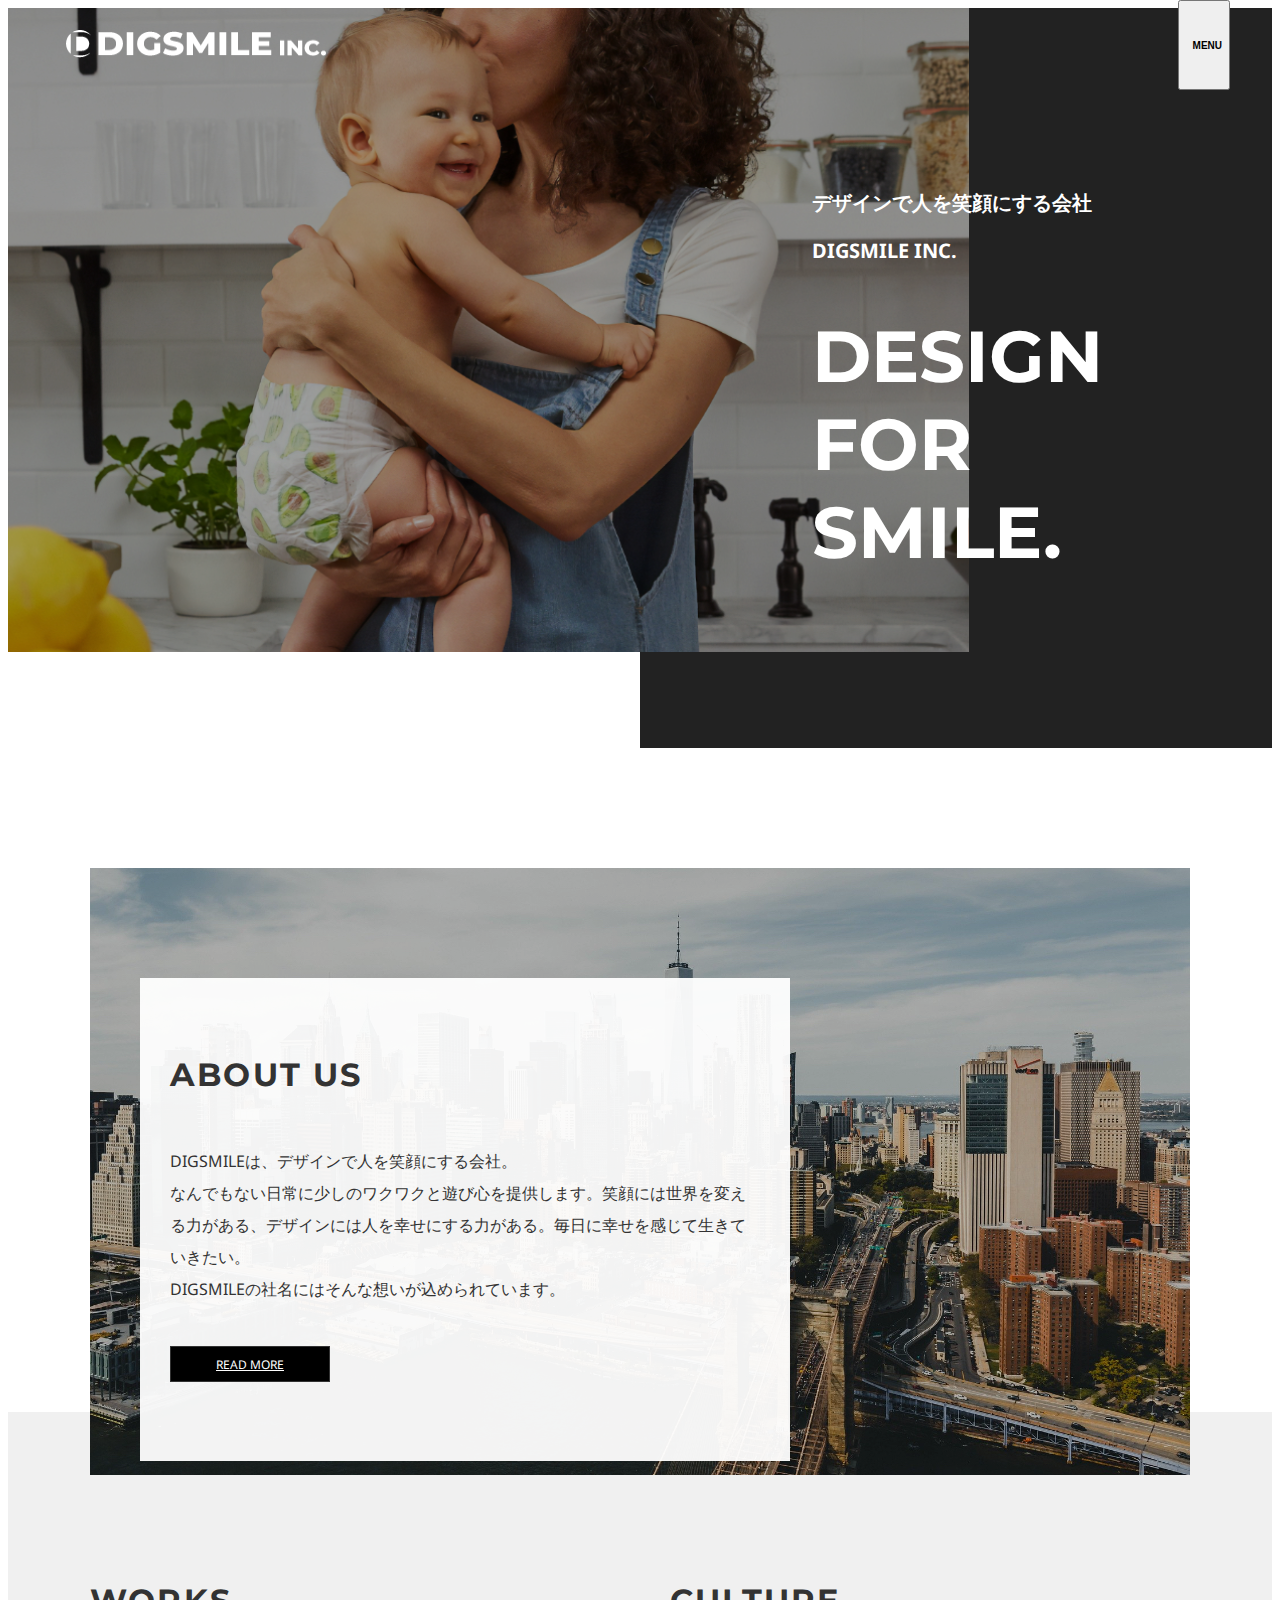
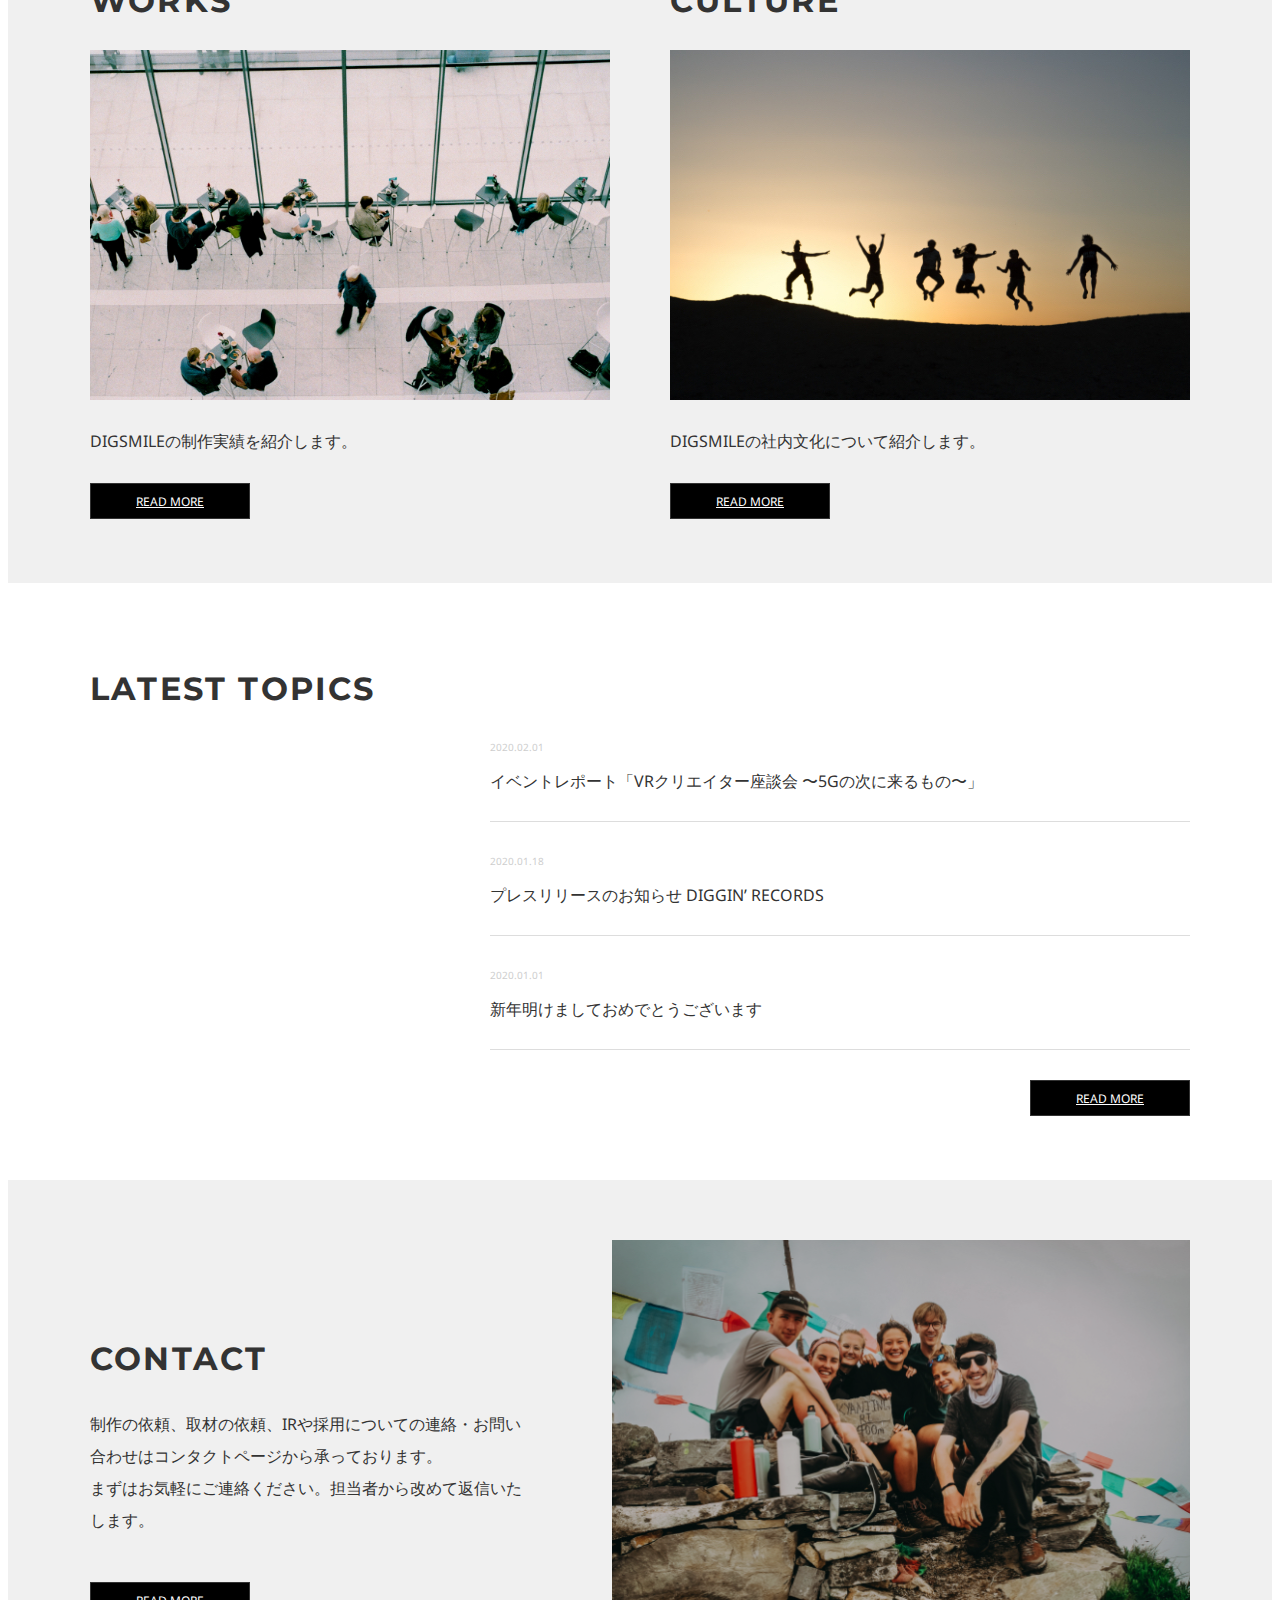
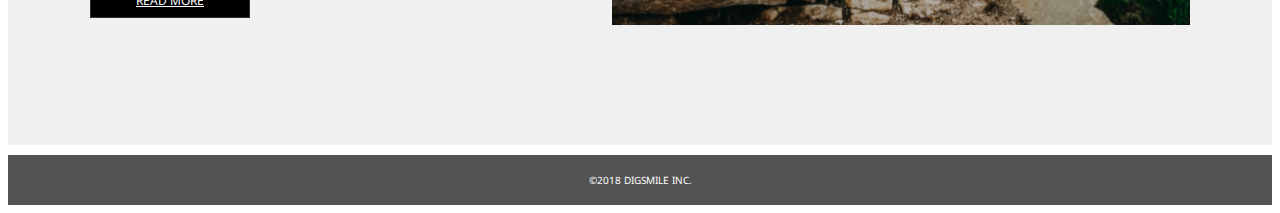
==== commit e14be528: "ボタンのホバーアニメーション追加とgoogleFonts導入" ====
--- a/index.html
+++ b/index.html
@@ -10,6 +10,11 @@
     <link rel="stylesheet" href="css/stylesheet.css">
     <link rel="stylesheet" href="css/responsive.css">
     <link rel="stylesheet" href="https://use.fontawesome.com/releases/v5.15.3/css/all.css" integrity="sha384-SZXxX4whJ79/gErwcOYf+zWLeJdY/qpuqC4cAa9rOGUstPomtqpuNWT9wdPEn2fk" crossorigin="anonymous">
+
+    <!-- googleFonts -->
+    <link rel="preconnect" href="https://fonts.googleapis.com">
+    <link rel="preconnect" href="https://fonts.gstatic.com" crossorigin>
+    <link href="https://fonts.googleapis.com/css2?family=Montserrat&family=Noto+Sans&display=swap" rel="stylesheet">
   </head>
 
   <body>
@@ -141,7 +146,7 @@
             <p>制作の依頼、取材の依頼、IRや採用についての連絡・お問い合わせはコンタクトページから承っております。<br>
               まずはお気軽にご連絡ください。担当者から改めて返信いたします。</p>
   
-            <a href="" class="readmoreBtn">READ MORE</a>
+            <a href="contact/index.html" class="readmoreBtn">READ MORE</a>
           </div>
   
           <!-- 画像 -->
--- a/css/stylesheet.css
+++ b/css/stylesheet.css
@@ -1,16 +1,20 @@
 @charset "UTF-8";
 body {
-  font-family: Montserrat, "Noto Sans JP", sans-serif;
+  font-family: Montserrat, "Noto Sans", sans-serif;
   text-align: center;
   color: #333333;
 }
 
-body p, body a, body td {
-  font-family: "Noto Sans JP", 游ゴシック体, sans-serif;
+body p, body a, body td, body textarea, body .textBox, body label {
+  font-family: "Noto Sans", 游ゴシック体, sans-serif;
 }
 
 body .nav_menu > a {
-  font-family: Montserrat, "Noto Sans JP", sans-serif;
+  font-family: Montserrat, "Noto Sans", sans-serif;
+}
+
+body .Montserrat {
+  font-family: Montserrat;
 }
 
 body .container {
@@ -32,6 +36,40 @@
   background: black;
   color: white;
   font-size: 12px;
+  position: relative;
+  z-index: 2;
+  overflow: hidden;
+  border: 1px solid #333;
+}
+
+.readmoreBtn:hover {
+  color: #333;
+}
+
+.readmoreBtn::after {
+  top: 0;
+  left: -100%;
+  width: 100%;
+  height: 100%;
+}
+
+.readmoreBtn:hover::after {
+  left: 0;
+  background-color: #fff;
+}
+
+.readmoreBtn::before, .readmoreBtn::after {
+  position: absolute;
+  z-index: -1;
+  display: block;
+  content: '';
+}
+
+.readmoreBtn, .readmoreBtn::before, .readmoreBtn::after {
+  -webkit-box-sizing: border-box;
+  box-sizing: border-box;
+  -webkit-transition: all .3s;
+  transition: all .3s;
 }
 
 .bgGray {
@@ -109,10 +147,6 @@
   -webkit-transform: translateX(100%);
           transform: translateX(100%);
   opacity: 0;
-  -webkit-transition: opacity .3s,-webkit-transform .3s;
-  transition: opacity .3s,-webkit-transform .3s;
-  transition: transform .3s,opacity .3s;
-  transition: transform .3s,opacity .3s,-webkit-transform .3s;
   background-color: rgba(0, 0, 0, 0.7);
   width: 520px;
   height: 100vh;
@@ -400,12 +434,12 @@
   font-size: 10px;
 }
 
-.about_sec01 {
+.subPageFv {
   height: 464px;
   position: relative;
 }
 
-.about_sec01::before {
+.subPageFv::before {
   content: "";
   display: block;
   position: absolute;
@@ -417,17 +451,16 @@
   z-index: -1;
 }
 
-.about_sec01 .boxbackground {
+.subPageFv .boxbackground {
   position: relative;
   width: 76%;
   height: 87%;
-  background-image: url("../images/heading-img.jpg");
   background-size: cover;
   background-position: center;
   z-index: 1;
 }
 
-.about_sec01 .fv_text {
+.subPageFv .fv_text {
   position: absolute;
   top: 161px;
   right: -14%;
@@ -438,8 +471,12 @@
   z-index: 1;
 }
 
-.about_sec01 .fv_text h1 {
+.subPageFv .fv_text h1 {
   font-size: 72px;
+}
+
+.about_sec01 .boxbackground {
+  background-image: url("../images/heading-img.jpg");
 }
 
 .about_sec02 .container {
@@ -538,4 +575,103 @@
 .about_sec04 .container iframe {
   height: 360px;
 }
+
+.contact_sec01 .boxbackground {
+  background-image: url("../images/heading-img_contact.jpg");
+}
+
+.contact_sec02 .container {
+  padding: 120px 0;
+  width: 700px;
+  max-width: none;
+  text-align: left;
+}
+
+.contact_sec02 .container p {
+  letter-spacing: 0.04em;
+  line-height: 1.5;
+}
+
+.contact_sec02 .container .formTitle {
+  margin-bottom: 8px;
+}
+
+.contact_sec02 .container .formDetail {
+  margin-bottom: 55px;
+}
+
+.contact_sec02 .container .flexRadio {
+  display: -webkit-box;
+  display: -ms-flexbox;
+  display: flex;
+  padding: 8px;
+}
+
+.contact_sec02 .container .flexRadio label {
+  width: 110px;
+}
+
+.contact_sec02 .container .flexRadio input {
+  margin: 0 5px;
+}
+
+.contact_sec02 .container .textBox {
+  border: 1px solid #333333;
+  width: 100%;
+  height: 41px;
+  padding: 10px;
+}
+
+.contact_sec02 .container .next_margin {
+  margin-bottom: 40px;
+}
+
+.contact_sec02 .container textarea {
+  border: 1px solid #333333;
+  width: 100%;
+  padding: 10px;
+  letter-spacing: 0.04em;
+  line-height: 1.5;
+}
+
+.contact_sec02 .container #tArea_contactDetail {
+  height: 212px;
+}
+
+.contact_sec02 .container #tArea_praibacyPolicy {
+  height: 242px;
+}
+
+.contact_sec02 .container .socialCB {
+  width: 1em;
+  height: 1em;
+  margin-right: 6px;
+}
+
+.contact_sec02 .container .submitBtn {
+  background-color: #333333;
+  color: #fff;
+  width: 160px;
+  height: 36px;
+  letter-spacing: 0.04em;
+}
+
+.importantIcon {
+  position: relative;
+}
+
+.importantIcon::after {
+  content: "必須";
+  background-color: #333333;
+  color: #fff;
+  font-size: 12px;
+  margin-left: 5px;
+  padding: 3px 5px;
+  position: absolute;
+  top: -1px;
+}
+
+.positionCenter {
+  text-align: center;
+}
 /*# sourceMappingURL=stylesheet.css.map */--- a/css/responsive.css
+++ b/css/responsive.css
@@ -118,16 +118,16 @@
     width: 84%;
     height: 390px;
   }
-  .about_sec01 {
+  .subPageFv {
     height: 615px;
   }
-  .about_sec01 .fv_text {
+  .subPageFv .fv_text {
     top: 220px;
   }
-  .about_sec01 .fv_text h1 {
+  .subPageFv .fv_text h1 {
     font-size: 52px;
   }
-  .about_sec01 .fv_text p {
+  .subPageFv .fv_text p {
     font-size: 16px;
   }
   .about_sec02 .container {
@@ -180,6 +180,13 @@
   }
   .about_sec04 .container iframe {
     height: 230px;
+  }
+  .contact_sec02 .container {
+    padding: 135px 5% 197px;
+    width: 90%;
+  }
+  .contact_sec02 .container .formDetail {
+    margin-bottom: 20px;
   }
 }
 
@@ -298,10 +305,10 @@
     height: 0;
     padding-top: 67%;
   }
-  .about_sec01 {
+  .subPageFv {
     height: 449px;
   }
-  .about_sec01 .fv_text {
+  .subPageFv .fv_text {
     top: 149px;
     right: -19%;
   }
@@ -339,5 +346,35 @@
   .about_sec04 .container iframe {
     height: 470px;
   }
+  .contact_sec01 {
+    height: 365px;
+  }
+  .contact_sec01 .boxbackground {
+    height: 270px;
+    background-image: url(../images/fv_image_contact_sp.jpg);
+  }
+  .contact_sec01 .boxbackground .fv_text p {
+    text-align: right;
+  }
+  .contact_sec02 .container {
+    padding: 80px 3%;
+    width: 94%;
+  }
+  .contact_sec02 .container .formDetail {
+    margin-bottom: 20px;
+  }
+  .contact_sec02 .container .flexRadio {
+    -webkit-box-orient: vertical;
+    -webkit-box-direction: normal;
+        -ms-flex-direction: column;
+            flex-direction: column;
+  }
+  .contact_sec02 .container .flexRadio label {
+    margin-top: 15px;
+  }
+  .contact_sec02 .container .textBox {
+    height: 48px;
+    font-size: 20px;
+  }
 }
 /*# sourceMappingURL=responsive.css.map */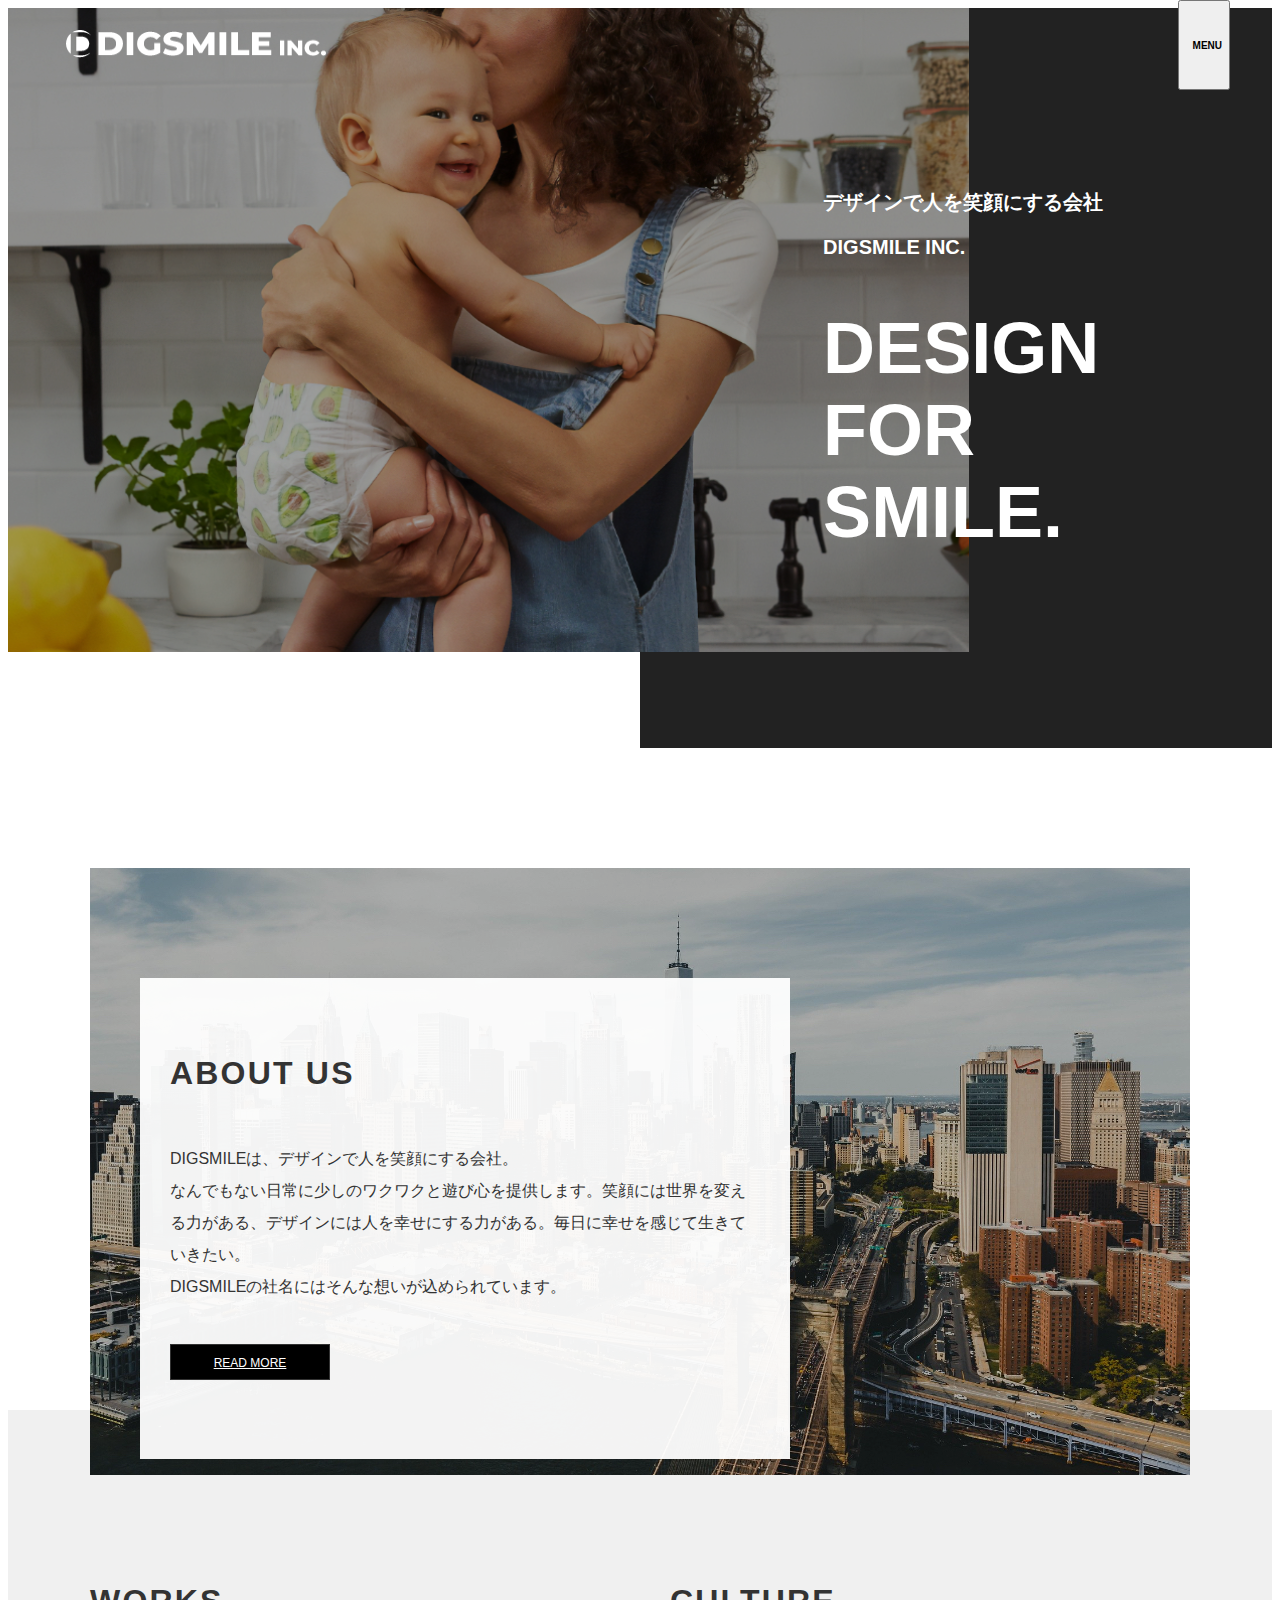
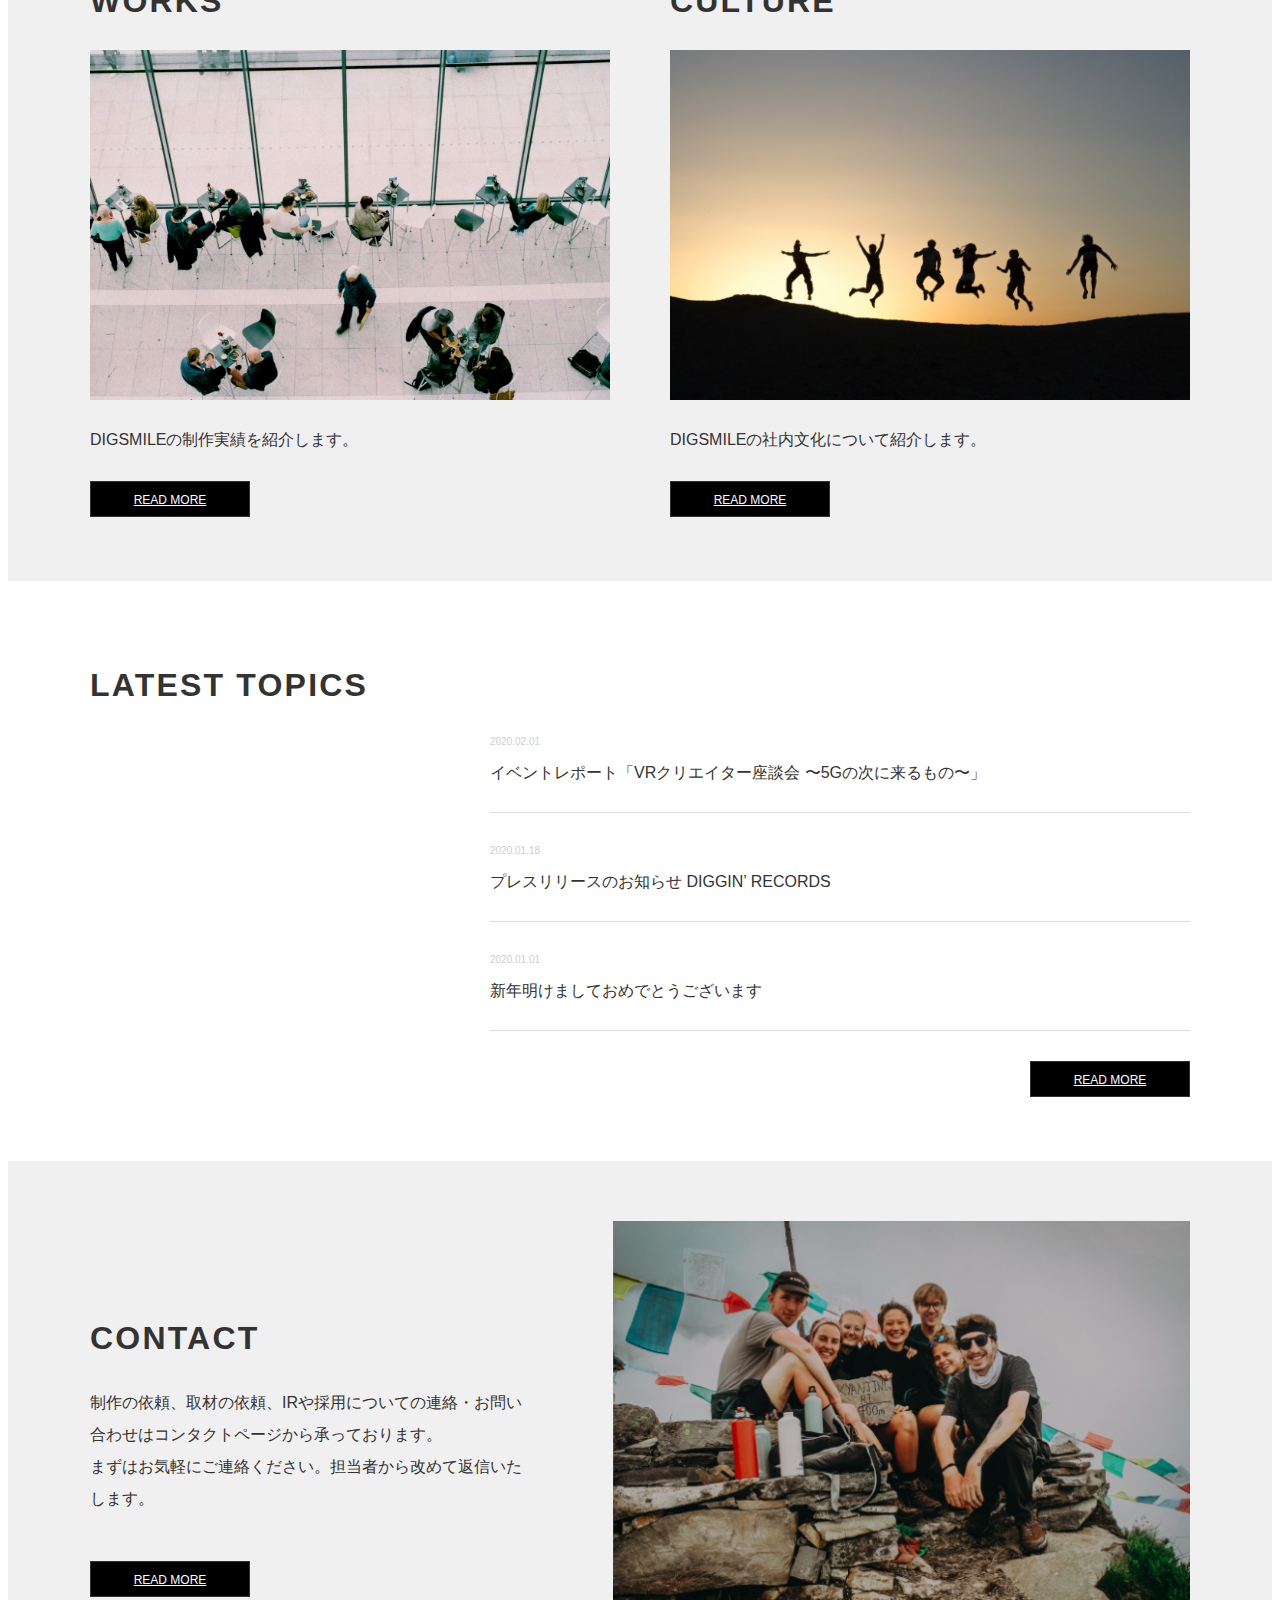
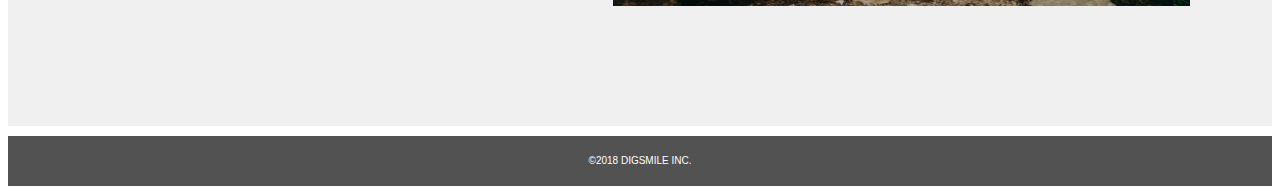
==== commit 4cc088e7: "googleFonts一旦解除" ====
--- a/index.html
+++ b/index.html
@@ -12,9 +12,9 @@
     <link rel="stylesheet" href="https://use.fontawesome.com/releases/v5.15.3/css/all.css" integrity="sha384-SZXxX4whJ79/gErwcOYf+zWLeJdY/qpuqC4cAa9rOGUstPomtqpuNWT9wdPEn2fk" crossorigin="anonymous">
 
     <!-- googleFonts -->
-    <link rel="preconnect" href="https://fonts.googleapis.com">
+    <!-- <link rel="preconnect" href="https://fonts.googleapis.com">
     <link rel="preconnect" href="https://fonts.gstatic.com" crossorigin>
-    <link href="https://fonts.googleapis.com/css2?family=Montserrat&family=Noto+Sans&display=swap" rel="stylesheet">
+    <link href="https://fonts.googleapis.com/css2?family=Montserrat&family=Noto+Sans&display=swap" rel="stylesheet"> -->
   </head>
 
   <body>
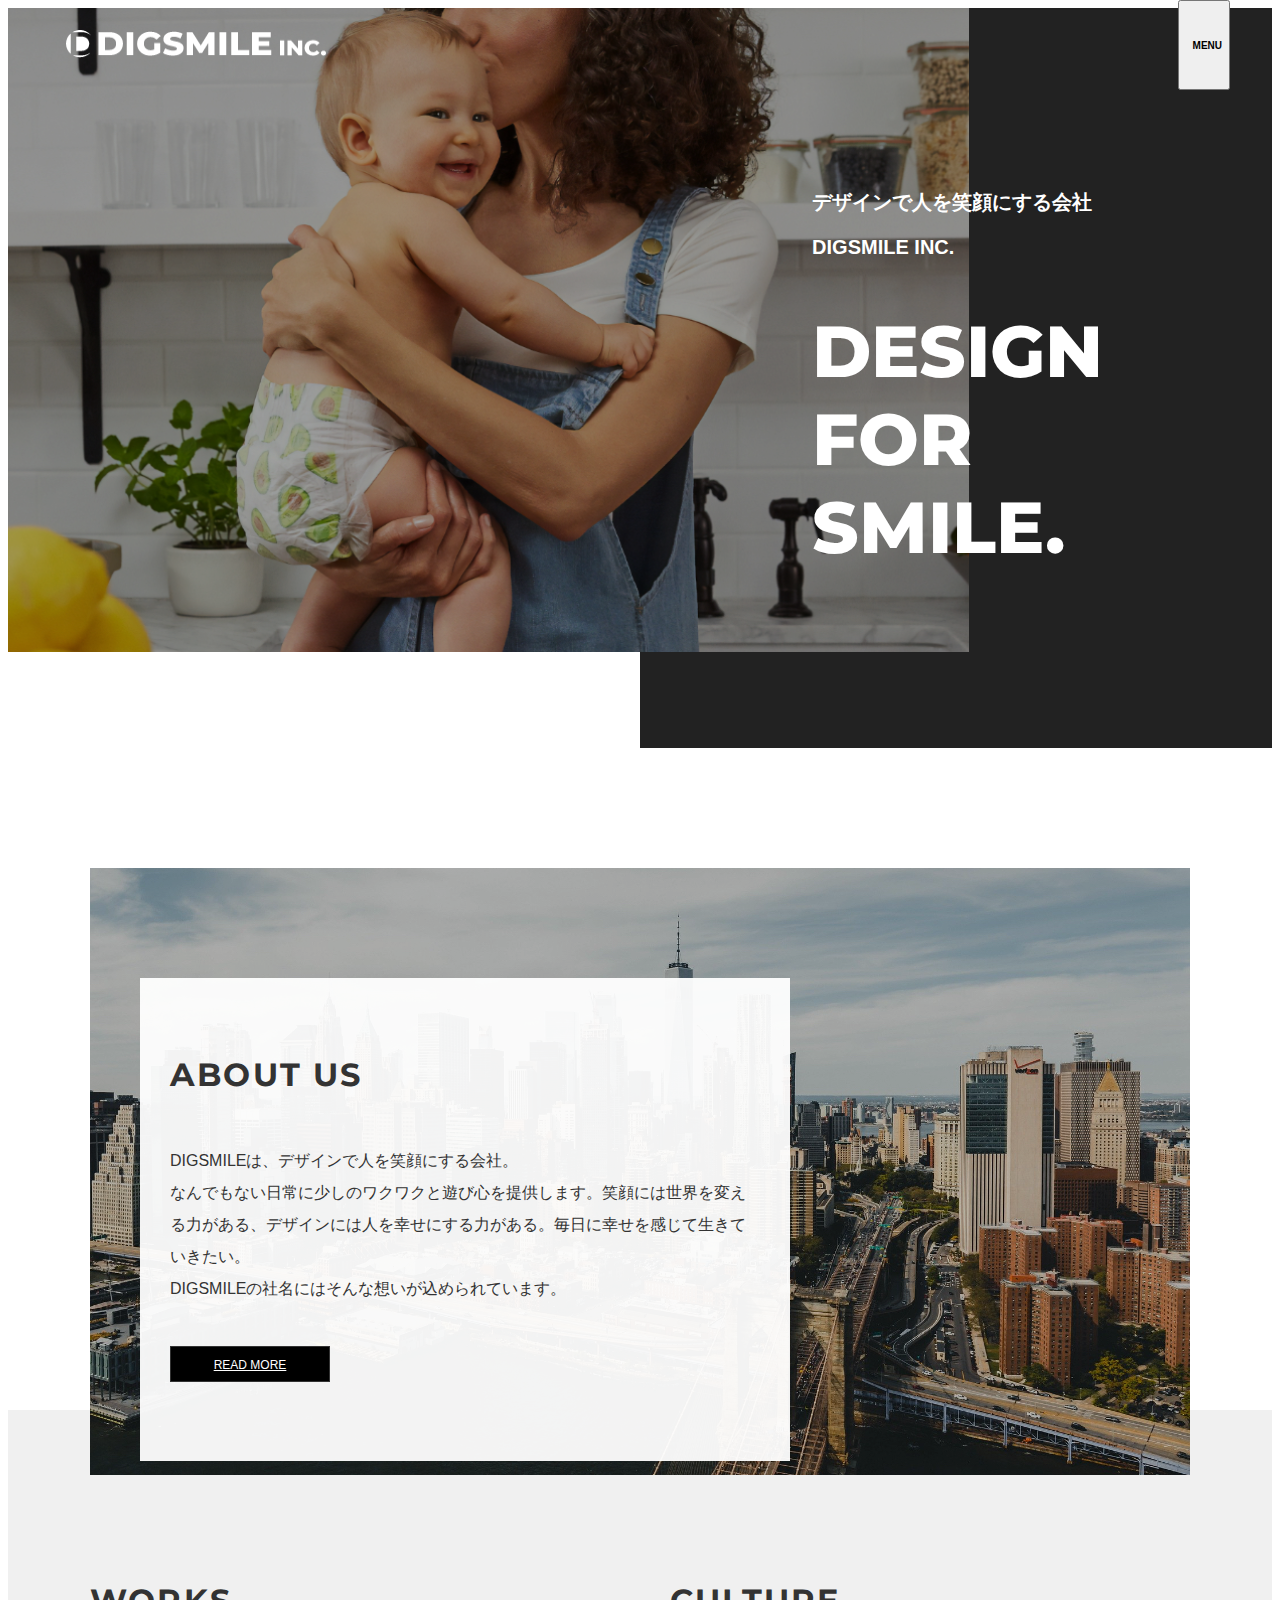
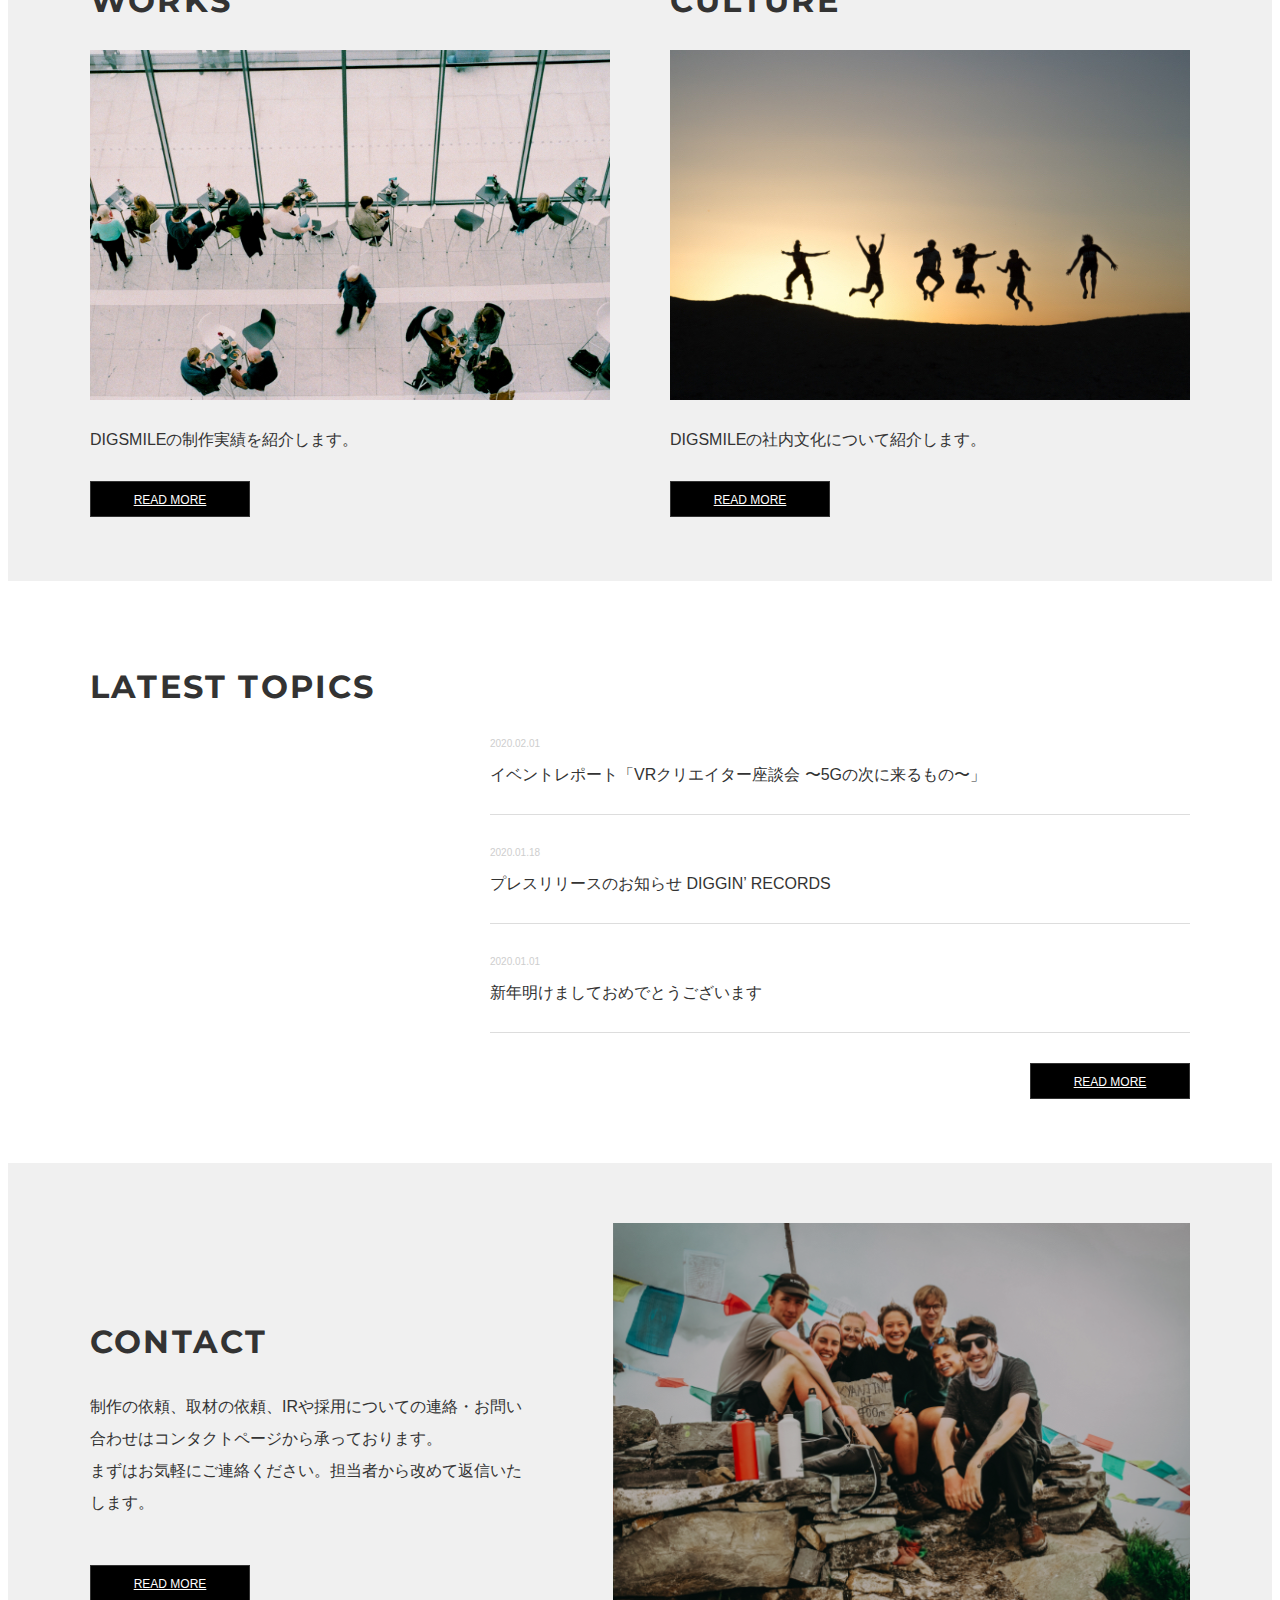
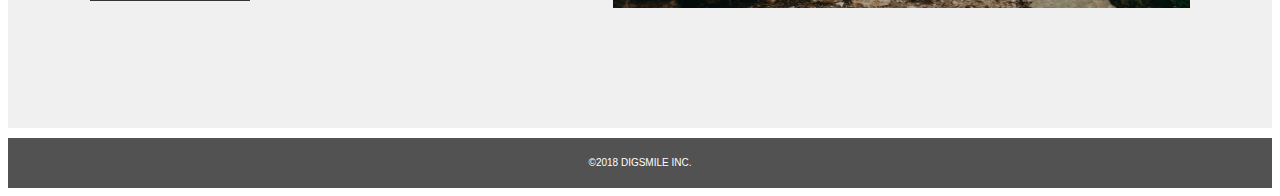
==== commit d3d7378f: "googleFonts適用" ====
--- a/index.html
+++ b/index.html
@@ -12,9 +12,9 @@
     <link rel="stylesheet" href="https://use.fontawesome.com/releases/v5.15.3/css/all.css" integrity="sha384-SZXxX4whJ79/gErwcOYf+zWLeJdY/qpuqC4cAa9rOGUstPomtqpuNWT9wdPEn2fk" crossorigin="anonymous">
 
     <!-- googleFonts -->
-    <!-- <link rel="preconnect" href="https://fonts.googleapis.com">
+    <link rel="preconnect" href="https://fonts.googleapis.com">
     <link rel="preconnect" href="https://fonts.gstatic.com" crossorigin>
-    <link href="https://fonts.googleapis.com/css2?family=Montserrat&family=Noto+Sans&display=swap" rel="stylesheet"> -->
+    <link href="https://fonts.googleapis.com/css2?family=Montserrat:wght@400;500;600;700;800;900&family=Noto+Sans+JP:wght@400;500;700&display=swap" rel="stylesheet">
   </head>
 
   <body>
--- a/css/stylesheet.css
+++ b/css/stylesheet.css
@@ -24,6 +24,7 @@
 
 .subTitle {
   font-size: 32px;
+  font-weight: bold;
   letter-spacing: 2.2px;
 }
 
@@ -175,6 +176,7 @@
 header .nav_menu a {
   line-height: 55px;
   font-size: 20px;
+  font-weight: bold;
   letter-spacing: 1.3px;
 }
 
@@ -228,6 +230,7 @@
 
 .sec01 .fv_text h1 {
   font-size: 72px;
+  font-weight: 800;
 }
 
 .sec02 {
@@ -473,6 +476,7 @@
 
 .subPageFv .fv_text h1 {
   font-size: 72px;
+  font-weight: 800;
 }
 
 .about_sec01 .boxbackground {
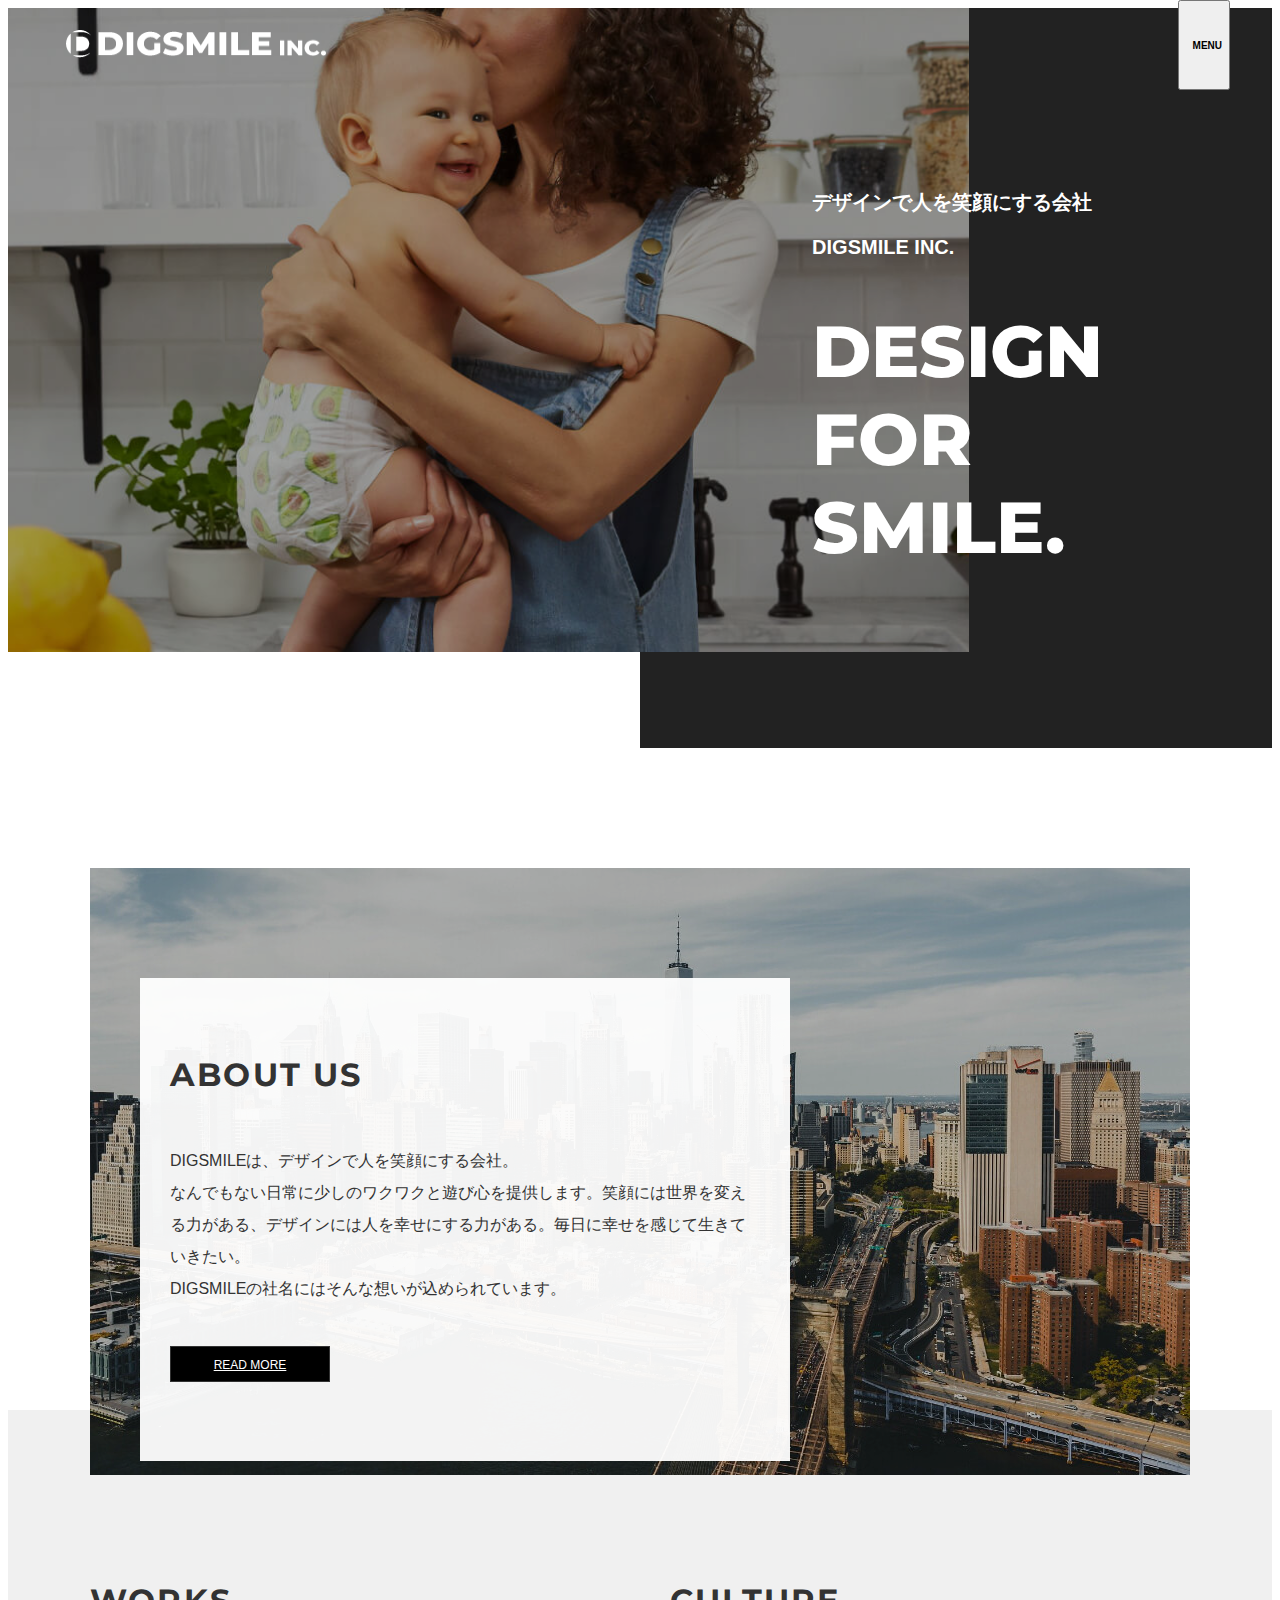
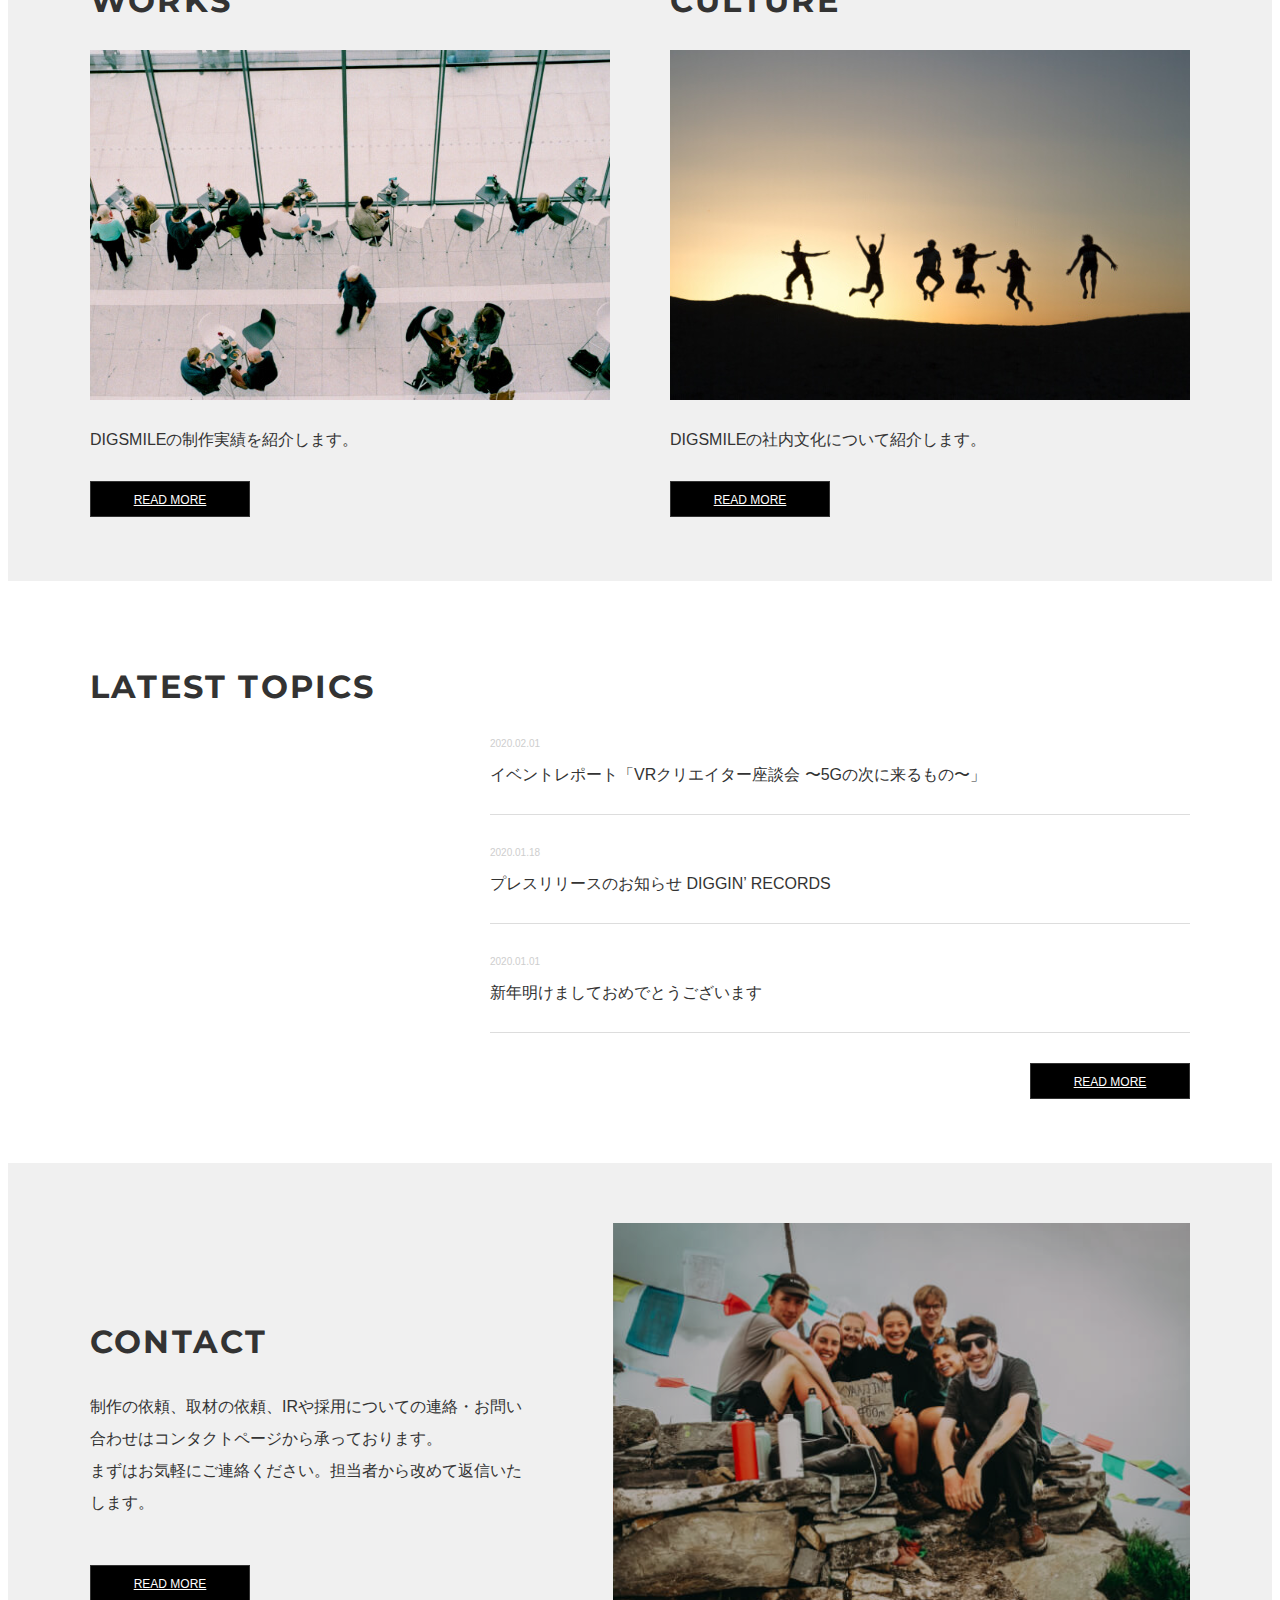
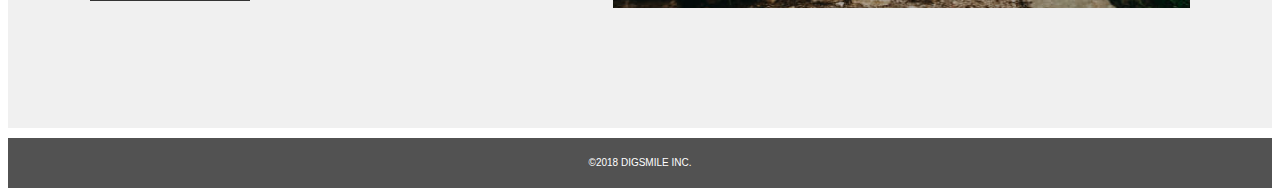
==== commit 4f1bcaae: "一旦aboutUsの位置を変更" ====
--- a/index.html
+++ b/index.html
@@ -69,7 +69,8 @@
             <p>DIGSMILEは、デザインで人を笑顔にする会社。<br>
               なんでもない日常に少しのワクワクと遊び心を提供します。笑顔には世界を変える力がある、デザインには人を幸せにする力がある。毎日に幸せを感じて生きていきたい。<br>
               DIGSMILEの社名にはそんな想いが込められています。</p>
-            <a href="/about/index.html" class="readmoreBtn">READ MORE</a>
+            <!-- <a href="/about/index.html" class="readmoreBtn">READ MORE</a> -->
+            <a href="about.html" class="readmoreBtn">READ MORE</a>
           </div>
   
         </div>
